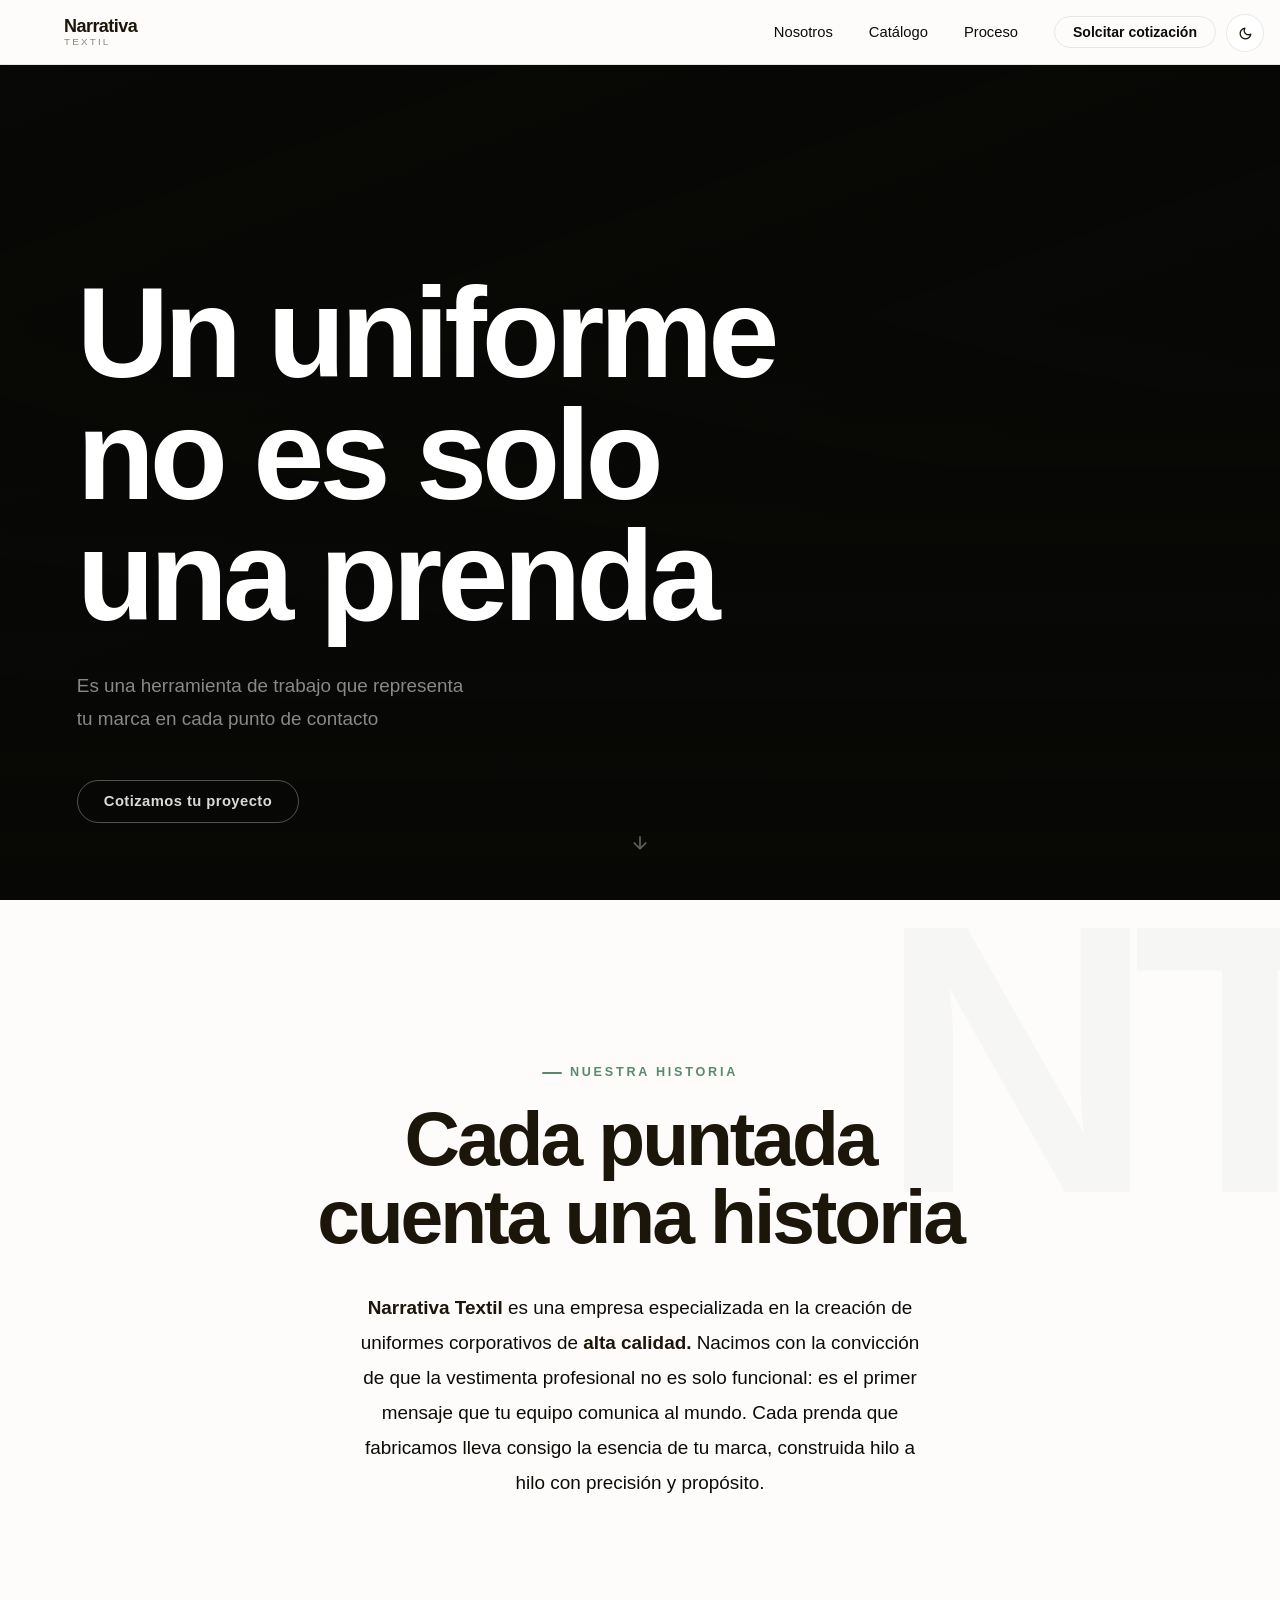
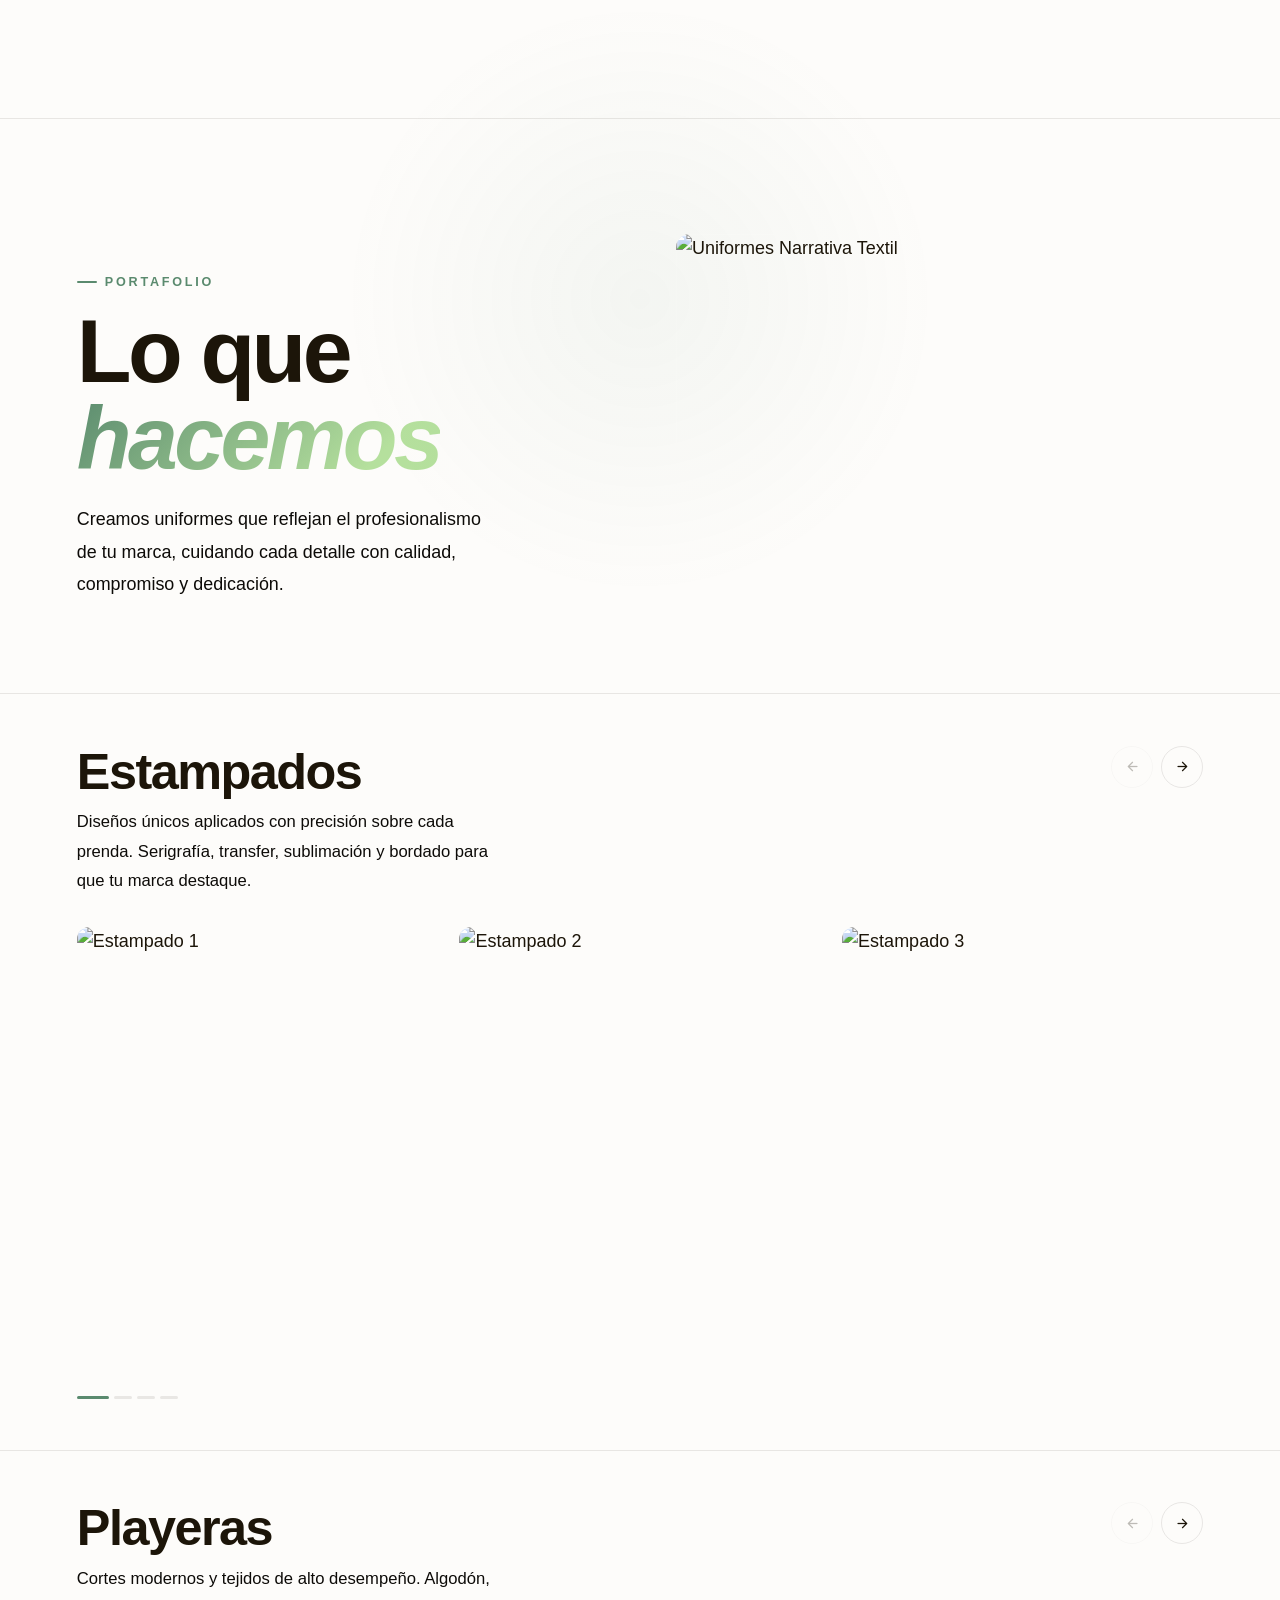
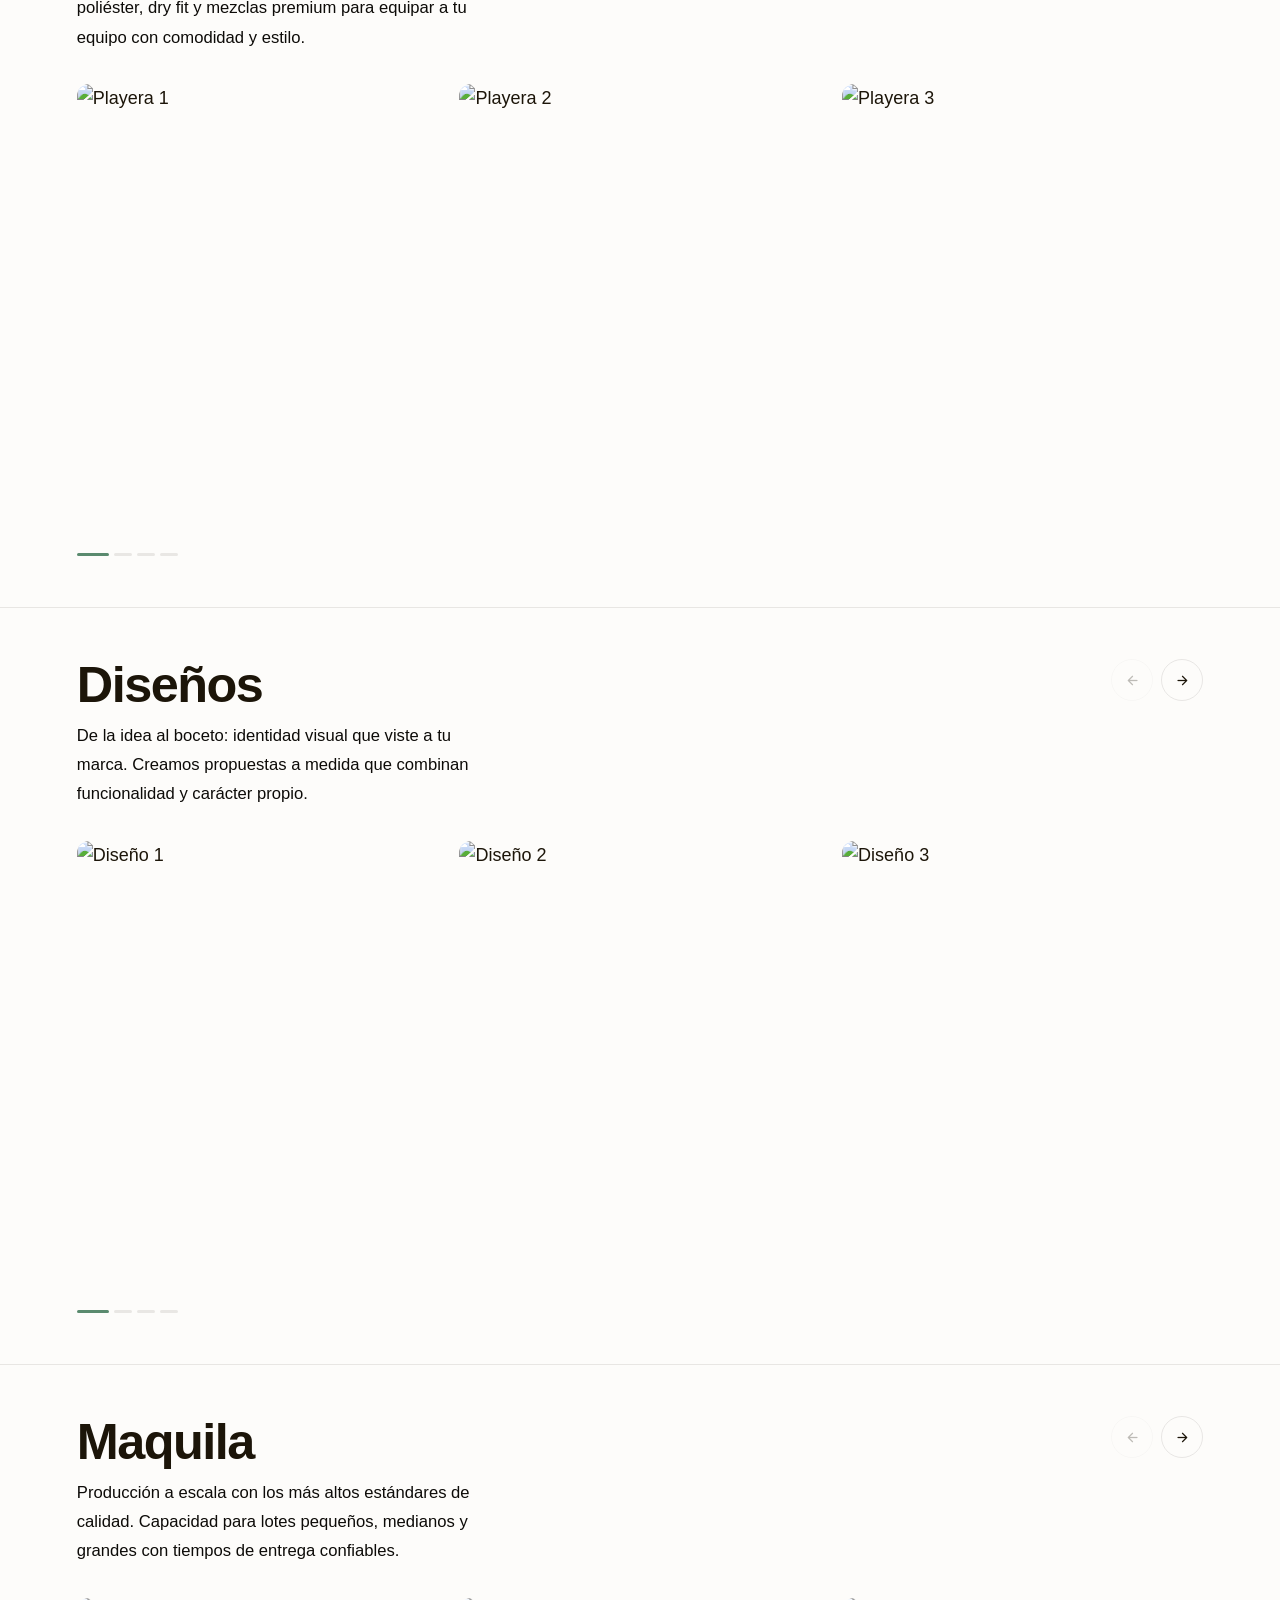
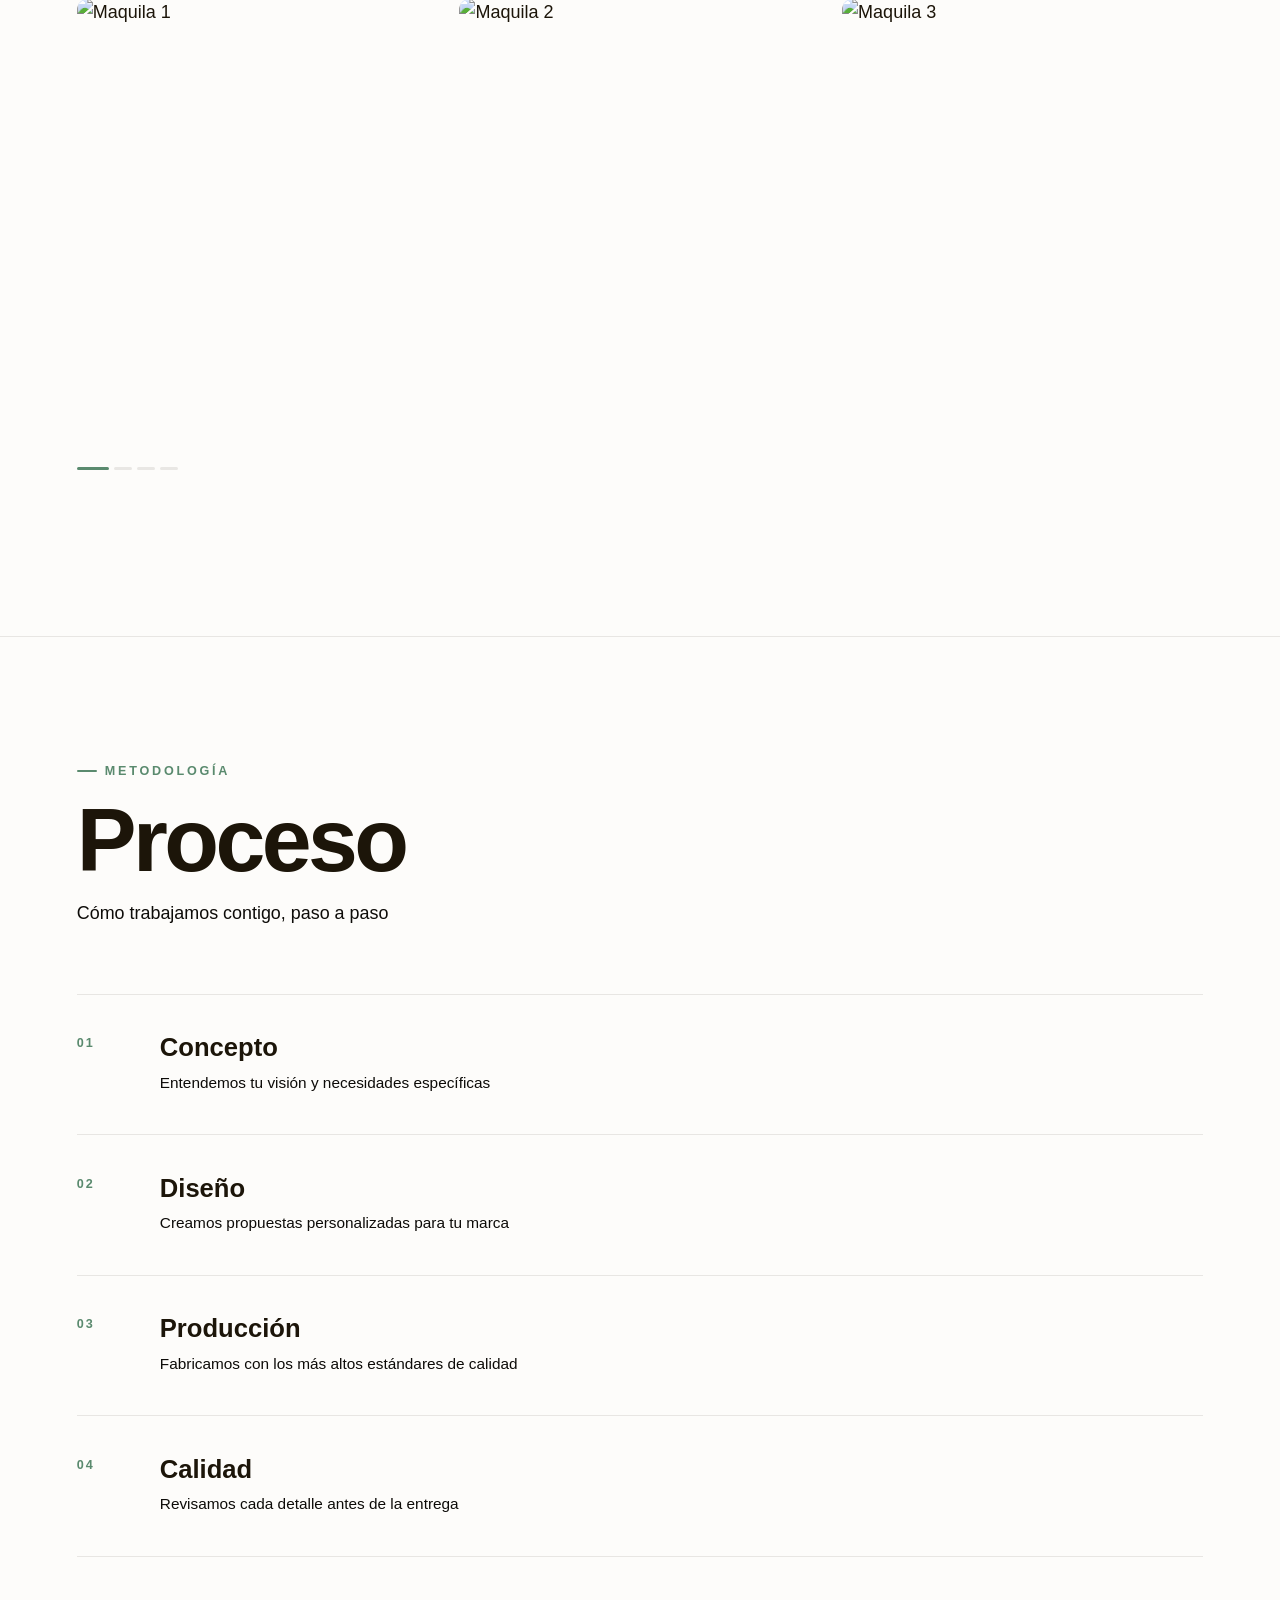
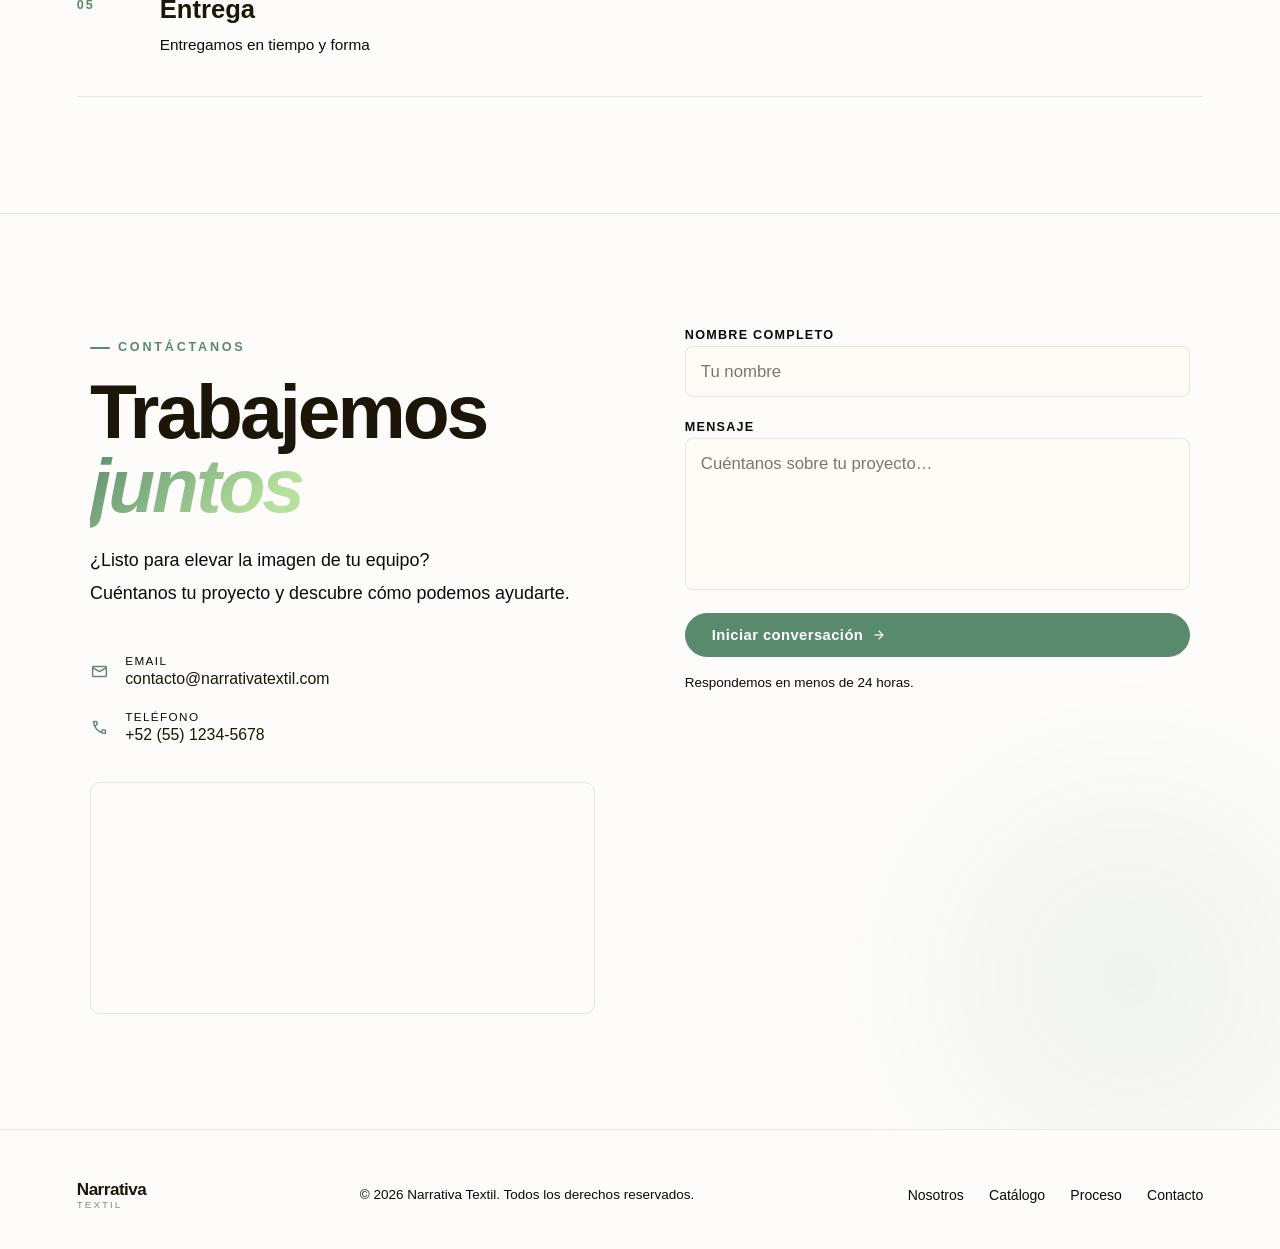
==== index.html @ 71e86d32 "Add files via upload" ====
<!DOCTYPE html>
<html lang="es" data-theme="light">
<head>
  <meta charset="UTF-8" />
  <meta name="viewport" content="width=device-width, initial-scale=1.0" />
  <meta name="description" content="Narrativa Textil" />
  <title>Narrativa Textil</title>

  <link rel="preconnect" href="https://fonts.googleapis.com" />
  <link rel="preconnect" href="https://fonts.gstatic.com" crossorigin />
  <link href="https://fonts.googleapis.com/css2?family=Cormorant+Garamond:ital,wght@0,300;0,400;0,600;1,300;1,400&family=Raleway:wght@300;400;500;600&display=swap" rel="stylesheet" />
  <link href="https://fonts.googleapis.com/css2?family=Material+Symbols+Rounded:opsz,wght,FILL,GRAD@20..48,100..700,0..1,-50..200" rel="stylesheet" />

  <link rel="stylesheet" href="css/style.css" />
</head>
<body>

  <!-- Custom cursor -->
  <div class="cursor" id="cursor"></div>
  <div class="cursor-follower" id="cursorFollower"></div>

  <!-- Theme toggle -->
  <button class="theme-toggle" id="themeToggle" aria-label="Cambiar tema">
    <span class="material-symbols-rounded" id="themeIcon">dark_mode</span>
  </button>

  <!-- ===== NAVBAR ===== -->
  <header class="navbar" id="navbar">
    <div class="navbar__inner">
      <a href="index.html" class="navbar__logo" aria-label="Narrativa Textil">
        <span class="navbar__logo-line">Narrativa</span>
        <span class="navbar__logo-sub">Textil</span>
      </a>
      <nav class="navbar__nav" aria-label="Principal">
        <a href="index.html#historia" class="navbar__link">Nosotros</a>
        <a href="index.html#portafolio" class="navbar__link">Catálogo</a>
        <a href="index.html#proceso" class="navbar__link">Proceso</a>
        <a href="cotizador.html" class="navbar__back">
          Solcitar cotización
        </a>
      </nav>
    </div>
    <div class="navbar__mobile" id="mobileMenu" aria-hidden="true">
      <a href="#historia" class="navbar__mobile-link">Nosotros</a>
      <a href="#portafolio" class="navbar__mobile-link">Catálogo</a>
      <a href="#proceso" class="navbar__mobile-link">Proceso</a>
      <a href="#contacto" class="navbar__mobile-link navbar__mobile-cta">Solicitar cotización</a>
    </div>
  </header>

  <main>

    <!-- ===== HERO ===== -->
    <section class="hero" id="hero">
      <div class="hero__bg" id="heroBg"
        style="background-image: url('https://images.pexels.com/photos/19400130/pexels-photo-19400130.jpeg?auto=compress&cs=tinysrgb&w=1920')">
      </div>
      <div class="hero__overlay"></div>

      <div class="hero__content">
        <h1 class="hero__title fade-up" data-delay="100">Un uniforme<br>no es solo<br>una prenda</h1>
        <p class="hero__sub fade-up" data-delay="200">Es una herramienta de trabajo que representa<br> tu marca en cada punto de contacto</p>
        <a href="cotizador.html" class="btn btn--outline fade-up" data-delay="300">Cotizamos tu proyecto</a>
      </div>

      <div class="hero__scroll-hint" aria-hidden="true">
        <span class="material-symbols-rounded">arrow_downward</span>
      </div>
    </section>

    <!-- ===== HISTORIA ===== -->
    <section class="historia" id="historia">
      <div class="historia__parallax historia__parallax--left" data-parallax="up"
        style="background-image: url('https://images.pexels.com/photos/37330874/pexels-photo-37330874.jpeg?auto=compress&cs=tinysrgb&w=800')">
      </div>
      <div class="historia__parallax historia__parallax--right" data-parallax="down"
        style="background-image: url('https://images.pexels.com/photos/37330874/pexels-photo-37330874.jpeg?auto=compress&cs=tinysrgb&w=800')">
      </div>

      <div class="historia__content">
        <span class="section-label fade-up">Nuestra historia</span>
        <h2 class="historia__title fade-up" data-delay="80">Cada puntada<br>cuenta una historia</h2>
        <p class="historia__body fade-up" data-delay="160"><strong>Narrativa Textil</strong> es una empresa especializada en la creación de uniformes corporativos de <strong>alta calidad.</strong> Nacimos con la convicción de que la vestimenta profesional no es solo funcional: es el primer mensaje que tu equipo comunica al mundo. Cada prenda que fabricamos lleva consigo la esencia de tu marca, construida hilo a hilo con precisión y propósito.</p>

      </div>
    </section>

    <!-- ===== PORTAFOLIO ===== -->
    <section class="portafolio" id="portafolio">

      <div class="portafolio__header">
        <!-- left: text -->
        <div class="portafolio__header-text">
          <span class="section-label fade-up">Portafolio</span>
          <h2 class="portafolio__title fade-up" data-delay="80">Lo que<br><em>hacemos</em></h2>
          <p class="portafolio__sub fade-up" data-delay="160">Creamos uniformes que reflejan el profesionalismo de tu marca, cuidando cada detalle con calidad, compromiso y dedicación.</p>
        </div>
        <!-- right: image -->
        <div class="portafolio__header-img fade-up" data-delay="200">
          <img src="https://images.pexels.com/photos/27572738/pexels-photo-27572738.jpeg?auto=compress&cs=tinysrgb&w=900" alt="Uniformes Narrativa Textil" loading="lazy" />
        </div>
      </div>

      <!-- 01 Estampados -->
      <div class="categoria fade-up">
        <div class="categoria__header">
          <div class="categoria__meta">
            <h3 class="categoria__title">Estampados</h3>
            <p class="categoria__text">Diseños únicos aplicados con precisión sobre cada prenda. Serigrafía, transfer, sublimación y bordado para que tu marca destaque.</p>
          </div>
          <div class="categoria__nav">
            <button class="cat-btn cat-prev" aria-label="Anterior" disabled>
              <span class="material-symbols-rounded">arrow_back</span>
            </button>
            <button class="cat-btn cat-next" aria-label="Siguiente">
              <span class="material-symbols-rounded">arrow_forward</span>
            </button>
          </div>
        </div>
        <div class="cat-wrap">
          <div class="cat-track">
            <div class="slide"><div class="slide__img-wrap"><img class="slide__img" src="https://images.pexels.com/photos/37330874/pexels-photo-37330874.jpeg?auto=compress&cs=tinysrgb&w=900" alt="Estampado 1" loading="lazy"/></div></div>
            <div class="slide"><div class="slide__img-wrap"><img class="slide__img" src="https://images.pexels.com/photos/37330874/pexels-photo-37330874.jpeg?auto=compress&cs=tinysrgb&w=900" alt="Estampado 2" loading="lazy"/></div></div>
            <div class="slide"><div class="slide__img-wrap"><img class="slide__img" src="https://images.pexels.com/photos/37330874/pexels-photo-37330874.jpeg?auto=compress&cs=tinysrgb&w=900" alt="Estampado 3" loading="lazy"/></div></div>
            <div class="slide"><div class="slide__img-wrap"><img class="slide__img" src="https://images.pexels.com/photos/37330874/pexels-photo-37330874.jpeg?auto=compress&cs=tinysrgb&w=900" alt="Estampado 4" loading="lazy"/></div></div>
          </div>
        </div>
        <div class="cat-dots"></div>
      </div>

      <!-- 02 Playeras -->
      <div class="categoria fade-up">
        <div class="categoria__header">
          <div class="categoria__meta">
            <h3 class="categoria__title">Playeras</h3>
            <p class="categoria__text">Cortes modernos y tejidos de alto desempeño. Algodón, poliéster, dry fit y mezclas premium para equipar a tu equipo con comodidad y estilo.</p>
          </div>
          <div class="categoria__nav">
            <button class="cat-btn cat-prev" aria-label="Anterior" disabled>
              <span class="material-symbols-rounded">arrow_back</span>
            </button>
            <button class="cat-btn cat-next" aria-label="Siguiente">
              <span class="material-symbols-rounded">arrow_forward</span>
            </button>
          </div>
        </div>
        <div class="cat-wrap">
          <div class="cat-track">
            <div class="slide"><div class="slide__img-wrap"><img class="slide__img" src="https://images.pexels.com/photos/37330874/pexels-photo-37330874.jpeg?auto=compress&cs=tinysrgb&w=900" alt="Playera 1" loading="lazy"/></div></div>
            <div class="slide"><div class="slide__img-wrap"><img class="slide__img" src="https://images.pexels.com/photos/37330874/pexels-photo-37330874.jpeg?auto=compress&cs=tinysrgb&w=900" alt="Playera 2" loading="lazy"/></div></div>
            <div class="slide"><div class="slide__img-wrap"><img class="slide__img" src="https://images.pexels.com/photos/37330874/pexels-photo-37330874.jpeg?auto=compress&cs=tinysrgb&w=900" alt="Playera 3" loading="lazy"/></div></div>
            <div class="slide"><div class="slide__img-wrap"><img class="slide__img" src="https://images.pexels.com/photos/37330874/pexels-photo-37330874.jpeg?auto=compress&cs=tinysrgb&w=900" alt="Playera 4" loading="lazy"/></div></div>
          </div>
        </div>
        <div class="cat-dots"></div>
      </div>

      <!-- 03 Diseños -->
      <div class="categoria fade-up">
        <div class="categoria__header">
          <div class="categoria__meta">
            <h3 class="categoria__title">Diseños</h3>
            <p class="categoria__text">De la idea al boceto: identidad visual que viste a tu marca. Creamos propuestas a medida que combinan funcionalidad y carácter propio.</p>
          </div>
          <div class="categoria__nav">
            <button class="cat-btn cat-prev" aria-label="Anterior" disabled>
              <span class="material-symbols-rounded">arrow_back</span>
            </button>
            <button class="cat-btn cat-next" aria-label="Siguiente">
              <span class="material-symbols-rounded">arrow_forward</span>
            </button>
          </div>
        </div>
        <div class="cat-wrap">
          <div class="cat-track">
            <div class="slide"><div class="slide__img-wrap"><img class="slide__img" src="https://images.pexels.com/photos/37330874/pexels-photo-37330874.jpeg?auto=compress&cs=tinysrgb&w=900" alt="Diseño 1" loading="lazy"/></div></div>
            <div class="slide"><div class="slide__img-wrap"><img class="slide__img" src="https://images.pexels.com/photos/37330874/pexels-photo-37330874.jpeg?auto=compress&cs=tinysrgb&w=900" alt="Diseño 2" loading="lazy"/></div></div>
            <div class="slide"><div class="slide__img-wrap"><img class="slide__img" src="https://images.pexels.com/photos/37330874/pexels-photo-37330874.jpeg?auto=compress&cs=tinysrgb&w=900" alt="Diseño 3" loading="lazy"/></div></div>
            <div class="slide"><div class="slide__img-wrap"><img class="slide__img" src="https://images.pexels.com/photos/37330874/pexels-photo-37330874.jpeg?auto=compress&cs=tinysrgb&w=900" alt="Diseño 4" loading="lazy"/></div></div>
          </div>
        </div>
        <div class="cat-dots"></div>
      </div>

      <!-- 04 Maquila -->
      <div class="categoria fade-up">
        <div class="categoria__header">
          <div class="categoria__meta">
            <h3 class="categoria__title">Maquila</h3>
            <p class="categoria__text">Producción a escala con los más altos estándares de calidad. Capacidad para lotes pequeños, medianos y grandes con tiempos de entrega confiables.</p>
          </div>
          <div class="categoria__nav">
            <button class="cat-btn cat-prev" aria-label="Anterior" disabled>
              <span class="material-symbols-rounded">arrow_back</span>
            </button>
            <button class="cat-btn cat-next" aria-label="Siguiente">
              <span class="material-symbols-rounded">arrow_forward</span>
            </button>
          </div>
        </div>
        <div class="cat-wrap">
          <div class="cat-track">
            <div class="slide"><div class="slide__img-wrap"><img class="slide__img" src="https://images.pexels.com/photos/37330874/pexels-photo-37330874.jpeg?auto=compress&cs=tinysrgb&w=900" alt="Maquila 1" loading="lazy"/></div></div>
            <div class="slide"><div class="slide__img-wrap"><img class="slide__img" src="https://images.pexels.com/photos/37330874/pexels-photo-37330874.jpeg?auto=compress&cs=tinysrgb&w=900" alt="Maquila 2" loading="lazy"/></div></div>
            <div class="slide"><div class="slide__img-wrap"><img class="slide__img" src="https://images.pexels.com/photos/37330874/pexels-photo-37330874.jpeg?auto=compress&cs=tinysrgb&w=900" alt="Maquila 3" loading="lazy"/></div></div>
            <div class="slide"><div class="slide__img-wrap"><img class="slide__img" src="https://images.pexels.com/photos/37330874/pexels-photo-37330874.jpeg?auto=compress&cs=tinysrgb&w=900" alt="Maquila 4" loading="lazy"/></div></div>
          </div>
        </div>
        <div class="cat-dots"></div>
      </div>

    </section>

    <!-- ===== PROCESO ===== -->
    <section class="proceso" id="proceso">
      <div class="proceso__header">
        <span class="section-label fade-up">Metodología</span>
        <h2 class="proceso__title fade-up" data-delay="80">Proceso</h2>
        <p class="proceso__sub fade-up" data-delay="160">Cómo trabajamos contigo, paso a paso</p>
      </div>

      <ol class="proceso__list">
        <li class="proceso__step fade-up" data-delay="0">
          <span class="proceso__num">01</span>
          <div class="proceso__info">
            <h3 class="proceso__step-title">Concepto</h3>
            <p class="proceso__step-text">Entendemos tu visión y necesidades específicas</p>
          </div>
        </li>
        <li class="proceso__step fade-up" data-delay="80">
          <span class="proceso__num">02</span>
          <div class="proceso__info">
            <h3 class="proceso__step-title">Diseño</h3>
            <p class="proceso__step-text">Creamos propuestas personalizadas para tu marca</p>
          </div>
        </li>
        <li class="proceso__step fade-up" data-delay="160">
          <span class="proceso__num">03</span>
          <div class="proceso__info">
            <h3 class="proceso__step-title">Producción</h3>
            <p class="proceso__step-text">Fabricamos con los más altos estándares de calidad</p>
          </div>
        </li>
        <li class="proceso__step fade-up" data-delay="240">
          <span class="proceso__num">04</span>
          <div class="proceso__info">
            <h3 class="proceso__step-title">Calidad</h3>
            <p class="proceso__step-text">Revisamos cada detalle antes de la entrega</p>
          </div>
        </li>
        <li class="proceso__step fade-up" data-delay="320">
          <span class="proceso__num">05</span>
          <div class="proceso__info">
            <h3 class="proceso__step-title">Entrega</h3>
            <p class="proceso__step-text">Entregamos en tiempo y forma</p>
          </div>
        </li>
      </ol>
    </section>

    <!-- ===== CONTACTO ===== -->
    <section class="contacto" id="contacto">
      <div class="contacto__inner">

        <div class="contacto__left fade-up">
          <span class="section-label">Contáctanos</span>
          <h2 class="contacto__title">Trabajemos<br><em>juntos</em></h2>
          <p class="contacto__body">¿Listo para elevar la imagen de tu equipo?<br>Cuéntanos tu proyecto y descubre cómo podemos ayudarte.</p>

          <div class="contacto__data">
            <a href="mailto:>oscar_lora@outlook.com" class="contacto__data-item">
              <span class="material-symbols-rounded">mail</span>
              <div>
                <span class="contacto__data-label">Email</span>
                <span class="contacto__data-value">contacto@narrativatextil.com</span>
              </div>
            </a>
            <a href="tel:+525512345678" class="contacto__data-item">
              <span class="material-symbols-rounded">call</span>
              <div>
                <span class="contacto__data-label">Teléfono</span>
                <span class="contacto__data-value">+52 (55) 1234-5678</span>
              </div>
            </a>
          </div>

          <div class="contacto__map">
            <iframe
              src="https://www.google.com/maps/embed?pb=!1m18!1m12!1m3!1d120869.37832837174!2d-98.28698!3d19.0414398!2m3!1f0!2f0!3f0!3m2!1i1024!2i768!4f13.1!3m3!1m2!1s0x85cfc0b44a9be7a5%3A0x1c3218bae2a4e4!2sPuebla%2C%20Pue.%2C%20Mexico!5e0!3m2!1ses!2smx!4v1700000000000"
              width="100%" height="220" style="border:0;" allowfullscreen="" loading="lazy"
              referrerpolicy="no-referrer-when-downgrade" title="Ubicación Narrativa Textil, Puebla">
            </iframe>
          </div>
        </div>

        <div class="contacto__right fade-up" data-delay="120">
          <form class="form" id="contactForm" novalidate>
            <div class="form__field">
              <label class="form__label" for="nombre">Nombre completo</label>
              <input class="form__input" type="text" id="nombre" name="nombre" placeholder="Tu nombre" required />
            </div>
            <div class="form__field">
              <label class="form__label" for="mensaje">Mensaje</label>
              <textarea class="form__input form__textarea" id="mensaje" name="mensaje" placeholder="Cuéntanos sobre tu proyecto…" rows="5" required></textarea>
            </div>
            <button class="btn btn--solid" type="submit">
              Iniciar conversación
              <span class="material-symbols-rounded">arrow_forward</span>
            </button>
            <p class="form__note">Respondemos en menos de 24 horas.</p>
          </form>
        </div>

      </div>
    </section>

  </main>

  <!-- ===== FOOTER ===== -->
  <footer class="footer">
    <div class="footer__inner">
      <div class="footer__brand">
        <span class="footer__logo-line">Narrativa</span>
        <span class="footer__logo-sub">Textil</span>
      </div>
      <p class="footer__copy">© 2026 Narrativa Textil. Todos los derechos reservados.</p>
      <div class="footer__links">
        <a href="#historia">Nosotros</a>
        <a href="#portafolio">Catálogo</a>
        <a href="#proceso">Proceso</a>
        <a href="#contacto">Contacto</a>
      </div>
    </div>
    <div class="footer__rule" aria-hidden="true"></div>
  </footer>

  <script src="/js/main.js"></script>
</body>
</html>
---- css/style.css ----
/* =============================================
   NARRATIVA TEXTIL — style.css
   Mobile-first · Phenomenon-inspired energy
   ============================================= */

/* ---------- RESET ---------- */
*, *::before, *::after { box-sizing: border-box; margin: 0; padding: 0; }

/* ---------- TOKENS ---------- */
:root {
  /* Brand — never change */
  --primary:   #5A8A6E;
  --primary-d: #2a4d2e;
  --secondary: #b5e09d;

  /* Light mode surface */
  --bg:        #fdfcfa;
  --bg-2:      #fffbf6;
  --text:      #1c1509;
   --text-2:    #0d0b08;
  --line:      rgba(28,21,9,0.09);
  --card:      #ffffff;
  --glow:      rgba(90,138,110,0.18);

  /* Type */
  --font-head: 'Space Grotesk', sans-serif;
  --font-body: 'DM Sans', sans-serif;

  /* Layout */
  --nav-h:    64px;
  --ease:     cubic-bezier(0.22, 1, 0.36, 1);
  --ease-out: cubic-bezier(0, 0, 0.2, 1);
}

[data-theme="dark"] {
  --bg:     #0d0c09;
  --bg-2:   #141310;
  --text:   #f0ece4;
  --text-2:   #e6dccc;
  --line:   rgba(240,236,228,0.08);
  --card:   #181612;
  --glow:   rgba(90,138,110,0.12);
}

/* ---------- BASE ---------- */
html {
  scroll-behavior: smooth;
  font-size: 16px;          /* mobile base */
}
@media (min-width: 768px)  { html { font-size: 17px; } }
@media (min-width: 1280px) { html { font-size: 18px; } }

body {
  font-family: var(--font-body);
  background: var(--bg);
  color: var(--text);
  line-height: 1.65;
  overflow-x: hidden;
  -webkit-font-smoothing: antialiased;
}

img { display: block; max-width: 100%; }
a   { text-decoration: none; color: inherit; }
button { font-family: inherit; border: none; background: none; cursor: pointer; }

/* ---------- THEME TOGGLE ---------- */
.theme-toggle {
  position: fixed;
  top: 14px; right: 16px;
  z-index: 1200;
  width: 38px; height: 38px;
  border-radius: 50%;
  background: var(--card);
  border: 1px solid var(--line);
  display: grid; place-items: center;
  color: var(--text);
  transition: transform 0.3s var(--ease), background 0.3s;
}
.theme-toggle:hover { transform: rotate(22deg) scale(1.05); }
.theme-toggle .material-symbols-rounded { font-size: 17px; }

/* ---------- SECTION LABEL ---------- */
.section-label {
  display: inline-flex;
  align-items: center;
  gap: 8px;
  font-size: 0.7rem;
  font-weight: 700;
  letter-spacing: 0.22em;
  text-transform: uppercase;
  color: var(--primary);
  line-height: 1;
  margin-bottom: 1.1rem;
}
.section-label::before {
  content: '';
  display: inline-block;
  width: 20px;
  height: 2px;
  background: var(--primary);
  border-radius: 1px;
}

/* ---------- FADE-UP ---------- */
.fade-up {
  opacity: 0;
  transform: translateY(32px);
  transition: opacity 0.75s var(--ease), transform 0.75s var(--ease);
}
.fade-up.visible { opacity: 1; transform: none; }

/* ---------- NAVBAR ---------- */
.navbar {
  position: fixed;
  inset: 0 0 auto;
  z-index: 1000;
  background: var(--bg);
  box-shadow: 0 1px 0 var(--line);
}
.navbar__inner {
  display: flex;
  align-items: center;
  justify-content: space-between;
  height: var(--nav-h);
  padding: 0 clamp(1.2rem, 5vw, 4rem);
  max-width: 1440px;
  margin: 0 auto;
}
.navbar__logo {
  display: flex;
  flex-direction: column;
  line-height: 1;
  color: var(--text);
  gap: 2px;
}
.navbar__logo-line {
  font-family: var(--font-head);
  font-size: 1rem;
  font-weight: 700;
  letter-spacing: -0.03em;
}
.navbar__logo-sub {
  font-size: 0.55rem;
  letter-spacing: 0.22em;
  text-transform: uppercase;
  opacity: 0.5;
}
.navbar__nav {
  display: none;
  align-items: center;
  gap: 2rem;
}
@media (min-width: 900px) { .navbar__nav { display: flex; } }

.navbar__link {
  font-size: 0.82rem;
  font-weight: 500;
  color: var(--text-2);
  transition: color 0.2s;
}
.navbar__link:hover { color: var(--primary); }

.navbar__back {
  display: inline-flex;
  align-items: center;
  gap: 6px;
  font-size: 0.78rem;
  font-weight: 600;
  padding: 8px 18px;
  border: 1.5px solid var(--line);
  border-radius: 100px;
  color: var(--text-2);
  transition: color 0.2s, border-color 0.2s, background 0.2s;
  line-height: 1;
}
.navbar__back:hover { color: var(--primary); border-color: var(--primary); }
.navbar__back .material-symbols-rounded { font-size: 15px; }

/* Mobile burger */
.navbar__burger {
  display: flex;
  flex-direction: column;
  gap: 5px;
  width: 24px;
}
@media (min-width: 900px) { .navbar__burger { display: none; } }
.navbar__burger span {
  display: block;
  height: 1.5px;
  background: var(--text);
  border-radius: 2px;
  transition: transform 0.3s, opacity 0.3s;
}

.navbar__mobile {
  display: flex;
  flex-direction: column;
  background: var(--bg);
  padding: 0 clamp(1.2rem, 5vw, 4rem);
  border-top: 1px solid var(--line);
  overflow: hidden;
  max-height: 0;
  transition: max-height 0.45s var(--ease), padding 0.3s;
}
.navbar__mobile.open {
  max-height: 360px;
  padding-top: 1.1rem;
  padding-bottom: 1.6rem;
}
.navbar__mobile-link {
  font-size: 1rem;
  padding: 0.65rem 0;
  border-bottom: 1px solid var(--line);
  color: var(--text-2);
  transition: color 0.2s;
  line-height: 1.3;
}
.navbar__mobile-link:last-child { border-bottom: none; }
.navbar__mobile-link:hover { color: var(--primary); }
.navbar__mobile-cta { color: var(--primary); font-weight: 700; border-bottom: none; margin-top: 0.6rem; }


/* ============================================================
   HERO — cinematic, Phenomenon energy
   ============================================================ */
.hero {
  position: relative;
  min-height: 100svh;
  display: flex;
  align-items: flex-end;
  overflow: hidden;
  background: #080806;
}

/* Parallax bg */
.hero__bg {
  position: absolute;
  inset: -12%;
  background-size: cover;
  background-position: center top;
  will-change: transform;
  transform: scale(1.14);
  transition: transform 0.1s linear;
}

/* Layered gradient overlay — cinematic */
.hero__overlay {
  position: absolute;
  inset: 0;
  background:
    linear-gradient(to top,   rgba(8,8,6,0.95)  0%,  rgba(8,8,6,0.4)  38%,  transparent 65%),
    linear-gradient(160deg,   rgba(8,8,6,0.55)  0%,  transparent      60%);
}

/* Noise texture for grain effect */
.hero__noise {
  position: absolute;
  inset: 0;
  opacity: 0.035;
  background-image: url("data:image/svg+xml,%3Csvg viewBox='0 0 256 256' xmlns='http://www.w3.org/2000/svg'%3E%3Cfilter id='noise'%3E%3CfeTurbulence type='fractalNoise' baseFrequency='0.9' numOctaves='4' stitchTiles='stitch'/%3E%3C/filter%3E%3Crect width='100%25' height='100%25' filter='url(%23noise)'/%3E%3C/svg%3E");
  pointer-events: none;
  mix-blend-mode: overlay;
}

/* Content sits at bottom */
.hero__content {
  position: relative;
  z-index: 2;
  width: 100%;
  padding: calc(var(--nav-h) + 4rem) clamp(1.4rem, 6vw, 7rem) clamp(3rem, 6vw, 5rem);
  max-width: 1440px;
  margin: 0 auto;
}

.hero__eyebrow {
  display: inline-flex;
  align-items: center;
  gap: 8px;
  font-size: 0.68rem;
  font-weight: 700;
  letter-spacing: 0.22em;
  text-transform: uppercase;
  color: var(--secondary);
  margin-bottom: 1.6rem;
  line-height: 1;
  opacity: 0;
  animation: fadeUp 0.8s 0.2s var(--ease) forwards;
}
.hero__eyebrow::before {
  content: '';
  display: block;
  width: 24px;
  height: 2px;
  background: var(--secondary);
  border-radius: 1px;
}

.hero__title {
  font-family: var(--font-head);
  font-size: clamp(2.8rem, 10vw, 8.5rem);
  font-weight: 700;
  line-height: 0.95;
  letter-spacing: -0.04em;
  color: #fff;
  margin-bottom: 1.8rem;
  opacity: 0;
  animation: fadeUp 0.9s 0.35s var(--ease) forwards;
}

/* Gradient text accent on last word */
.hero__title .accent {
  background: linear-gradient(135deg, var(--secondary) 0%, var(--primary) 60%);
  -webkit-background-clip: text;
  -webkit-text-fill-color: transparent;
  background-clip: text;
}

.hero__sub {
  font-size: clamp(0.88rem, 2vw, 1.05rem);
  color: rgba(255,255,255,0.52);
  max-width: 440px;
  line-height: 1.75;
  margin-bottom: 2.5rem;
  opacity: 0;
  animation: fadeUp 0.9s 0.5s var(--ease) forwards;
}

.hero__actions {
  display: flex;
  flex-wrap: wrap;
  gap: 0.9rem;
  opacity: 0;
  animation: fadeUp 0.9s 0.65s var(--ease) forwards;
}

/* Brand reveal sits at bottom */
.hero__brand-reveal {
  position: absolute;
  bottom: 0; left: 0; right: 0;
  z-index: 1;
  pointer-events: none;
  height: 34vh;
  min-height: 140px;
}
.hero__brand-reveal svg {
  position: absolute;
  bottom: 0; left: 0;
  width: 100%; height: 100%;
}

.hero__scroll-hint {
  position: absolute;
  bottom: 2rem; left: 50%;
  transform: translateX(-50%);
  z-index: 3;
  color: rgba(255,255,255,0.35);
  animation: bounce 2s ease-in-out infinite;
}
.hero__scroll-hint .material-symbols-rounded { font-size: 22px; }

/* ============================================================
   BUTTONS
   ============================================================ */
.btn {
  display: inline-flex;
  align-items: center;
  gap: 8px;
  font-family: var(--font-body);
  font-size: 0.82rem;
  font-weight: 600;
  letter-spacing: 0.03em;
  padding: 13px 26px;
  border-radius: 100px;
  line-height: 1;
  transition: background 0.25s var(--ease), color 0.25s, border-color 0.25s, transform 0.15s, box-shadow 0.2s;
  white-space: nowrap;
}
.btn .material-symbols-rounded { font-size: 16px; }

.btn--solid {
  background: var(--primary);
  color: #fff;
  border: 1.5px solid var(--primary);
  box-shadow: 0 0 0 0 rgba(90,138,110,0);
}
.btn--solid:hover {
  background: var(--primary-d);
  border-color: var(--primary-d);
  transform: translateY(-2px);
  box-shadow: 0 8px 24px rgba(42,77,46,0.3);
}

.btn--outline {
  border: 1.5px solid rgba(255,255,255,0.3);
  color: rgba(255,255,255,0.85);
  background: transparent;
}
.btn--outline:hover {
  background: var(--primary-d);
  border-color: var(--primary-d);
  color: #fff;
  transform: translateY(-2px);
}

.btn--ghost {
  border: 1.5px solid var(--line);
  color: var(--text-2);
  background: transparent;
  border-radius: 6px;
  padding: 10px 18px;
}
.btn--ghost:hover { border-color: var(--primary); color: var(--primary); }

/* ============================================================
   HISTORIA
   ============================================================ */
.historia {
  position: relative;
  padding: clamp(5rem, 12vw, 11rem) clamp(1.4rem, 6vw, 7rem);
  overflow: hidden;
}

/* Big decorative background letter */
.historia::before {
  content: 'NT';
  position: absolute;
  top: -4%;
  right: -5%;
  font-family: var(--font-head);
  font-size: clamp(12rem, 30vw, 28rem);
  font-weight: 700;
  letter-spacing: -0.06em;
  color: var(--primary);
  opacity: 0.04;
  pointer-events: none;
  line-height: 1;
  user-select: none;
}

.historia__parallax {
  position: absolute;
  background-size: cover;
  background-position: center;
  border-radius: 10px;
  opacity: 0.08;
}
.historia__parallax--left  { width: 26vw; height: 65%; left: -8vw; top: 6%; }
.historia__parallax--right { width: 26vw; height: 65%; right: -8vw; bottom: 6%; }

.historia__content {
  position: relative;
  z-index: 1;
  max-width: 700px;
  margin: 0 auto;
  text-align: center;
}

.historia__title {
  font-family: var(--font-head);
  font-size: clamp(2rem, 6vw, 4.5rem);
  font-weight: 700;
  letter-spacing: -0.04em;
  line-height: 1.02;
  margin-bottom: 2rem;
}

.historia__body {
  font-size: clamp(0.95rem, 1.6vw, 1.05rem);
  color: var(--text-2);
  line-height: 1.85;
  margin-bottom: 3.5rem;
  max-width: 560px;
  margin-left: auto;
  margin-right: auto;
}
.historia__body strong { color: var(--text); }

.historia__stats {
  display: flex;
  align-items: center;
  justify-content: center;
  flex-wrap: wrap;
  gap: clamp(1.5rem, 4vw, 3.5rem);
}
.stat__num {
  display: block;
  font-family: var(--font-head);
  font-size: clamp(2.2rem, 5vw, 3.5rem);
  font-weight: 700;
  letter-spacing: -0.05em;
  line-height: 1;
  /* gradient number */
  background: linear-gradient(135deg, var(--primary) 0%, var(--secondary) 100%);
  -webkit-background-clip: text;
  -webkit-text-fill-color: transparent;
  background-clip: text;
}
.stat__label {
  display: block;
  font-size: 0.7rem;
  letter-spacing: 0.12em;
  text-transform: uppercase;
  color: var(--text-2);
  margin-top: 5px;
  line-height: 1.4;
}
.stat__div {
  width: 1px;
  height: 44px;
  background: var(--line);
}

/* ============================================================
   PORTAFOLIO
   ============================================================ */
.portafolio {
  padding: clamp(4rem, 9vw, 9rem) 0;
  border-top: 1px solid var(--line);
  position: relative;
}

/* Subtle gradient bleed */
.portafolio::before {
  content: '';
  position: absolute;
  top: -120px; left: 50%;
  transform: translateX(-50%);
  width: 600px; height: 600px;
  background: radial-gradient(circle, rgba(90,138,110,0.06) 0%, transparent 70%);
  pointer-events: none;
}

.portafolio__header {
  display: grid;
  grid-template-columns: 1fr;
  gap: 2.5rem;
  align-items: center;
  padding: 0 clamp(1.4rem, 6vw, 7rem);
  margin-bottom: clamp(3rem, 5vw, 5rem);
}
@media (min-width: 768px) {
  .portafolio__header { grid-template-columns: 1fr 1fr; gap: 4rem; }
}

.portafolio__title {
  font-family: var(--font-head);
  font-size: clamp(2.2rem, 7vw, 5.5rem);
  font-weight: 700;
  letter-spacing: -0.04em;
  line-height: 0.97;
  margin-bottom: 1.2rem;
}
.portafolio__title em {
  font-style: italic;
  background: linear-gradient(135deg, var(--primary) 0%, var(--secondary) 80%);
  -webkit-background-clip: text;
  -webkit-text-fill-color: transparent;
  background-clip: text;
}
.portafolio__sub {
  font-size: clamp(0.9rem, 1.4vw, 1rem);
  color: var(--text-2);
  line-height: 1.8;
  max-width: 420px;
}
.portafolio__header-img {
  border-radius: 14px;
  overflow: hidden;
  aspect-ratio: 4/3;
  position: relative;
}
.portafolio__header-img::after {
  content: '';
  position: absolute;
  inset: 0;
  border-radius: inherit;
  box-shadow: inset 0 0 0 1px rgba(255,255,255,0.07);
}
.portafolio__header-img img {
  width: 100%; height: 100%;
  object-fit: cover;
  transition: transform 0.8s var(--ease);
}
.portafolio__header-img:hover img { transform: scale(1.05); }

/* ---- CATEGORIA ---- */
.categoria {
  padding: clamp(2rem, 4vw, 3.5rem) clamp(1.4rem, 6vw, 7rem);
  border-top: 1px solid var(--line);
}
.categoria__header {
  display: flex;
  align-items: flex-start;
  justify-content: space-between;
  gap: 1.5rem;
  margin-bottom: 1.8rem;
  flex-wrap: wrap;
}
.categoria__meta { flex: 1; min-width: 220px; }
.categoria__title {
  font-family: var(--font-head);
  font-size: clamp(1.6rem, 4vw, 2.8rem);
  font-weight: 700;
  letter-spacing: -0.03em;
  line-height: 1.05;
  margin-bottom: 0.5rem;
}
.categoria__text {
  font-size: clamp(0.88rem, 1.3vw, 0.97rem);
  color: var(--text-2);
  line-height: 1.75;
  max-width: 420px;
}
.categoria__nav { display: flex; gap: 8px; flex-shrink: 0; }
.cat-btn {
  width: 42px; height: 42px;
  border-radius: 50%;
  border: 1px solid var(--line);
  display: grid; place-items: center;
  color: var(--text);
  transition: background 0.2s, border-color 0.2s, color 0.2s, opacity 0.2s;
}
.cat-btn:hover:not([disabled]) { background: var(--primary); border-color: var(--primary); color: #fff; }
.cat-btn[disabled] { opacity: 0.28; }
.cat-btn .material-symbols-rounded { font-size: 17px; }

/* carousel */
.cat-wrap { overflow: hidden; }
.cat-track { display: flex; gap: 1.2rem; transition: transform 0.6s var(--ease); }
.slide { flex: 0 0 80%; }
@media (min-width: 640px)  { .slide { flex: 0 0 calc(50% - 0.6rem); } }
@media (min-width: 1024px) { .slide { flex: 0 0 calc(33.333% - 0.8rem); } }
.slide__img-wrap {
  aspect-ratio: 4/5;
  border-radius: 12px;
  overflow: hidden;
  position: relative;
}
.slide__img-wrap::after {
  content: '';
  position: absolute;
  inset: 0;
  border-radius: inherit;
  box-shadow: inset 0 0 0 1px rgba(255,255,255,0.06);
}
.slide__img { width: 100%; height: 100%; object-fit: cover; transition: transform 0.7s var(--ease); }
.slide__img-wrap:hover .slide__img { transform: scale(1.05); }

/* dots */
.cat-dots { display: flex; gap: 5px; margin-top: 1rem; }
.cat-dots button {
  width: 18px; height: 2.5px;
  border-radius: 2px;
  background: var(--line);
  transition: background 0.3s, width 0.35s var(--ease);
}
.cat-dots button.active { background: var(--primary); width: 32px; }

/* ============================================================
   PROCESO
   ============================================================ */
.proceso {
  padding: clamp(4rem, 9vw, 9rem) clamp(1.4rem, 6vw, 7rem);
  border-top: 1px solid var(--line);
  position: relative;
  overflow: hidden;
}

/* Large background number */
.proceso__bg-num {
  position: absolute;
  right: -2%;
  top: 50%;
  transform: translateY(-50%);
  font-family: var(--font-head);
  font-size: clamp(14rem, 30vw, 28rem);
  font-weight: 700;
  letter-spacing: -0.08em;
  color: var(--primary);
  opacity: 0.035;
  line-height: 1;
  pointer-events: none;
  user-select: none;
}

.proceso__header {
  max-width: 540px;
  margin-bottom: clamp(2.5rem, 5vw, 4.5rem);
}
.proceso__title {
  font-family: var(--font-head);
  font-size: clamp(2.2rem, 7vw, 5.5rem);
  font-weight: 700;
  letter-spacing: -0.04em;
  line-height: 0.97;
  margin-bottom: 0.8rem;
}
.proceso__sub {
  font-size: clamp(0.88rem, 1.4vw, 1rem);
  color: var(--text-2);
  line-height: 1.75;
}

.proceso__list { list-style: none; }

.proceso__step {
  display: grid;
  grid-template-columns: 56px 1fr;
  gap: 1.5rem;
  padding: clamp(1.5rem, 3vw, 2.2rem) 0;
  border-top: 1px solid var(--line);
  position: relative;
  transition: background 0.3s;
  cursor: default;
}
.proceso__step:last-child { border-bottom: 1px solid var(--line); }
.proceso__step::after {
  content: '';
  position: absolute;
  bottom: 0; left: 0;
  width: 0; height: 1.5px;
  background: var(--primary);
  transition: width 0.5s var(--ease);
}
.proceso__step:hover::after { width: 100%; }

.proceso__num {
  font-family: var(--font-head);
  font-size: 0.7rem;
  font-weight: 700;
  letter-spacing: 0.15em;
  color: var(--primary);
  padding-top: 4px;
  line-height: 1;
}
.proceso__info { }
.proceso__step-title {
  font-family: var(--font-head);
  font-size: clamp(1.1rem, 2vw, 1.45rem);
  font-weight: 700;
  margin-bottom: 0.4rem;
  line-height: 1.15;
  transition: color 0.2s;
}
.proceso__step:hover .proceso__step-title { color: var(--primary); }
.proceso__step-text {
  font-size: clamp(0.82rem, 1.2vw, 0.92rem);
  color: var(--text-2);
  line-height: 1.7;
}

/* ============================================================
   CONTACTO
   ============================================================ */
.contacto {
  padding: clamp(4rem, 9vw, 9rem) clamp(1.4rem, 6vw, 7rem);
  border-top: 1px solid var(--line);
  position: relative;
  overflow: hidden;
}

/* Glow blob */
.contacto::before {
  content: '';
  position: absolute;
  bottom: -200px; right: -200px;
  width: 700px; height: 700px;
  background: radial-gradient(circle, rgba(90,138,110,0.07) 0%, transparent 65%);
  pointer-events: none;
}

.contacto__inner {
  display: grid;
  grid-template-columns: 1fr;
  gap: clamp(3rem, 7vw, 6rem);
  max-width: 1100px;
  margin: 0 auto;
  position: relative;
}
@media (min-width: 900px) {
  .contacto__inner { grid-template-columns: 1fr 1fr; align-items: start; }
}

.contacto__title {
  font-family: var(--font-head);
  font-size: clamp(2rem, 6vw, 4.5rem);
  font-weight: 700;
  letter-spacing: -0.04em;
  line-height: 0.97;
  margin-bottom: 1.2rem;
}
.contacto__title em {
  font-style: italic;
  background: linear-gradient(135deg, var(--primary) 0%, var(--secondary) 80%);
  -webkit-background-clip: text;
  -webkit-text-fill-color: transparent;
  background-clip: text;
}
.contacto__body {
  font-size: clamp(0.9rem, 1.4vw, 1rem);
  color: var(--text-2);
  line-height: 1.8;
  margin-bottom: 2.5rem;
}
.contacto__data { display: flex; flex-direction: column; gap: 1.1rem; margin-bottom: 2rem; }
.contacto__data-item {
  display: flex;
  align-items: center;
  gap: 0.9rem;
  transition: color 0.2s;
}
.contacto__data-item:hover { color: var(--primary); }
.contacto__data-item .material-symbols-rounded {
  font-size: 19px;
  color: var(--primary);
  flex-shrink: 0;
}
.contacto__data-label {
  display: block;
  font-size: 0.65rem;
  letter-spacing: 0.12em;
  text-transform: uppercase;
  color: var(--text-2);
  line-height: 1.2;
}
.contacto__data-value {
  display: block;
  font-size: 0.88rem;
  font-weight: 500;
  line-height: 1.4;
}
.contacto__map {
  border-radius: 10px;
  overflow: hidden;
  border: 1px solid var(--line);
  margin-top: 0.5rem;
}

/* Form */
.form { display: flex; flex-direction: column; gap: 1.3rem; }
.form__field { display: flex; flex-direction: column; gap: 5px; }
.form__label {
  font-size: 0.7rem;
  letter-spacing: 0.1em;
  font-weight: 600;
  color: var(--text-2);
  text-transform: uppercase;
  line-height: 1;
}
.form__input {
  font-family: var(--font-body);
  font-size: 0.93rem;
  color: var(--text);
  background: var(--bg-2);
  border: 1px solid var(--line);
  border-radius: 8px;
  padding: 12px 15px;
  outline: none;
  line-height: 1.5;
  transition: border-color 0.25s, box-shadow 0.25s, background 0.25s;
  resize: none;
}
.form__input::placeholder { color: var(--text-2); opacity: 0.55; }
.form__input:focus {
  border-color: var(--primary);
  background: var(--card);
  box-shadow: 0 0 0 3px rgba(90,138,110,0.1);
}
.form__textarea { min-height: 120px; }
.form__note {
  font-size: 0.75rem;
  color: var(--text-2);
  margin-top: -0.4rem;
  line-height: 1.5;
}

/* ============================================================
   FOOTER
   ============================================================ */
.footer {
  padding: clamp(2.5rem, 4vw, 3.5rem) clamp(1.4rem, 6vw, 7rem) clamp(1.5rem, 3vw, 2.5rem);
  border-top: 1px solid var(--line);
}
.footer__inner {
  max-width: 1440px;
  margin: 0 auto;
  display: flex;
  flex-direction: column;
  gap: 1.5rem;
}
@media (min-width: 640px) {
  .footer__inner {
    flex-direction: row;
    align-items: center;
    justify-content: space-between;
  }
}
.footer__brand { display: flex; flex-direction: column; line-height: 1; gap: 2px; }
.footer__logo-line {
  font-family: var(--font-head);
  font-size: 0.95rem;
  font-weight: 700;
  letter-spacing: -0.03em;
}
.footer__logo-sub {
  font-size: 0.55rem;
  letter-spacing: 0.2em;
  text-transform: uppercase;
  opacity: 0.5;
}
.footer__copy { font-size: 0.75rem; color: var(--text-2); line-height: 1.5; }
.footer__links { display: flex; gap: 1.4rem; flex-wrap: wrap; }
.footer__links a {
  font-size: 0.78rem;
  color: var(--text-2);
  transition: color 0.2s;
}
.footer__links a:hover { color: var(--primary); }

/* ============================================================
   KEYFRAMES
   ============================================================ */
@keyframes fadeUp {
  from { opacity: 0; transform: translateY(28px); }
  to   { opacity: 1; transform: none; }
}
@keyframes bounce {
  0%, 100% { transform: translateX(-50%) translateY(0); }
  50%       { transform: translateX(-50%) translateY(7px); }
}

/* ============================================================
   REDUCED MOTION
   ============================================================ */
@media (prefers-reduced-motion: reduce) {
  *, *::before, *::after {
    animation-duration: 0.01ms !important;
    transition-duration: 0.01ms !important;
  }
}
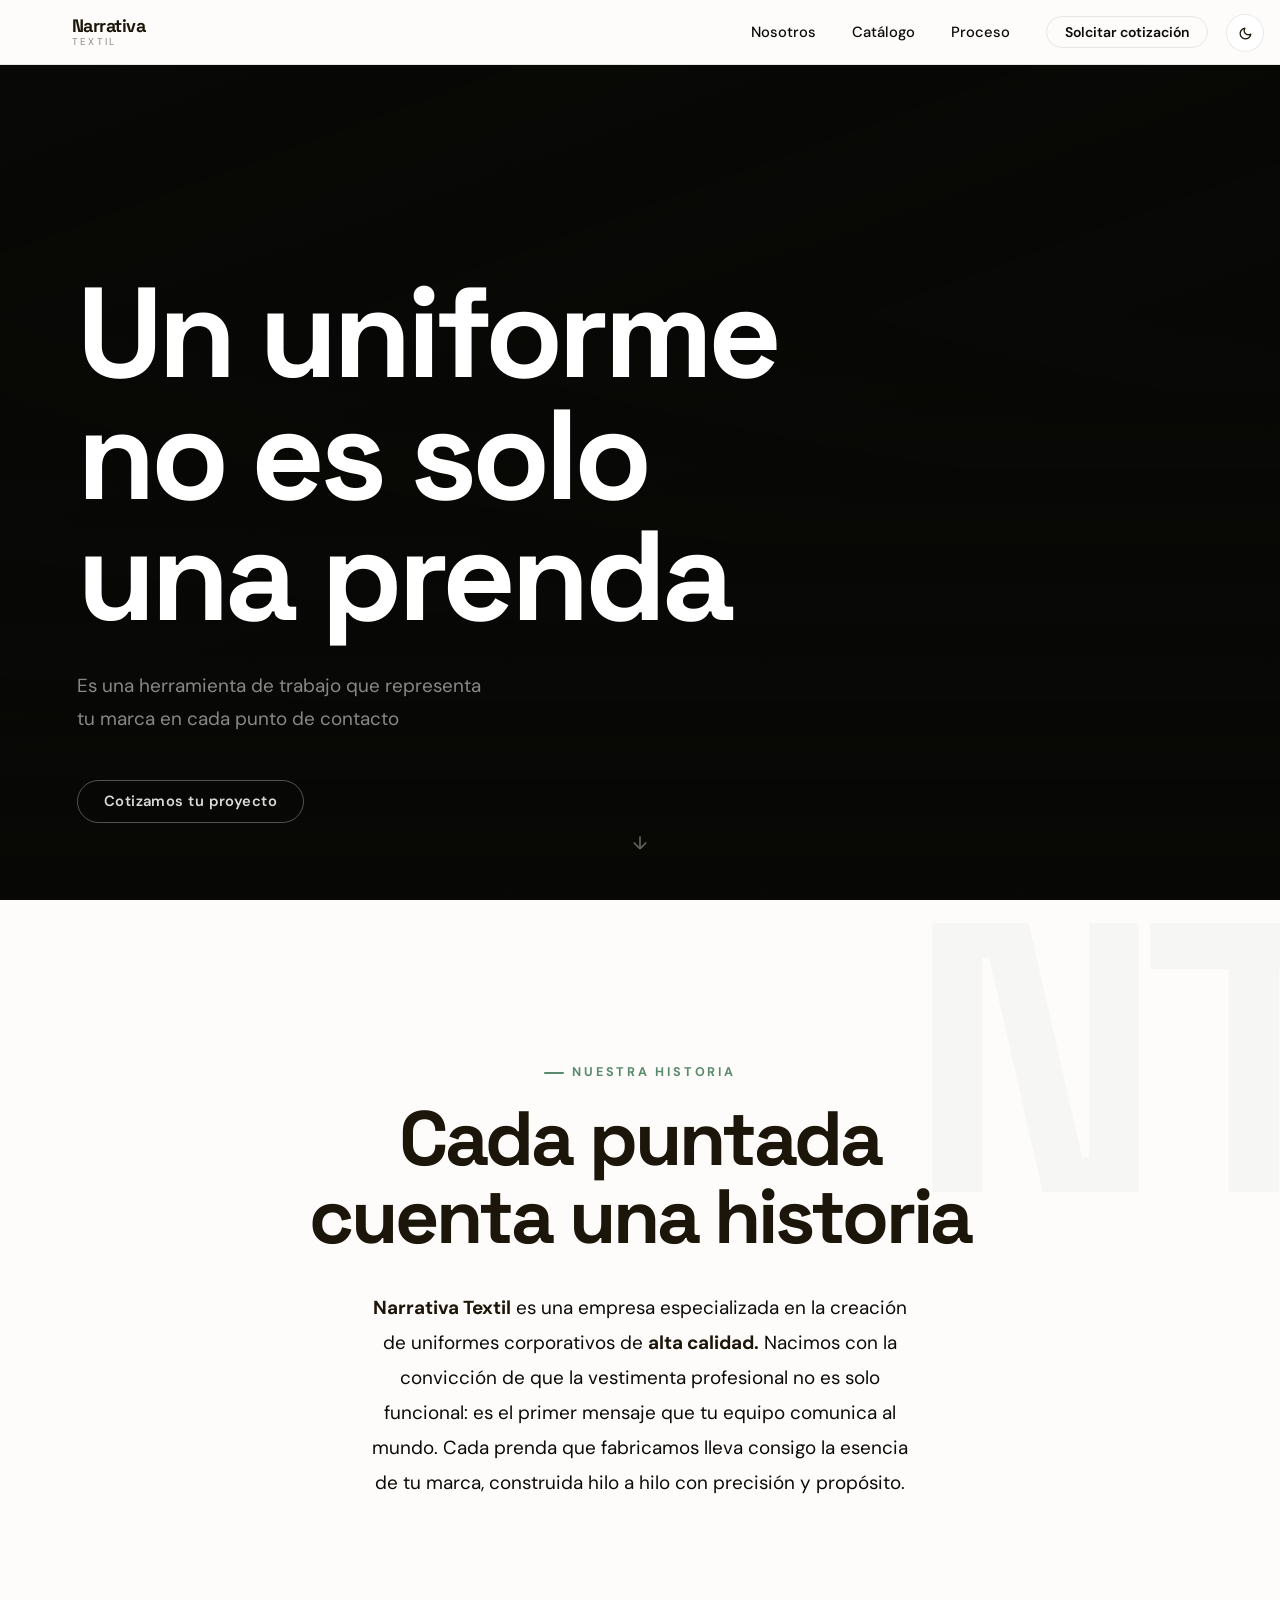
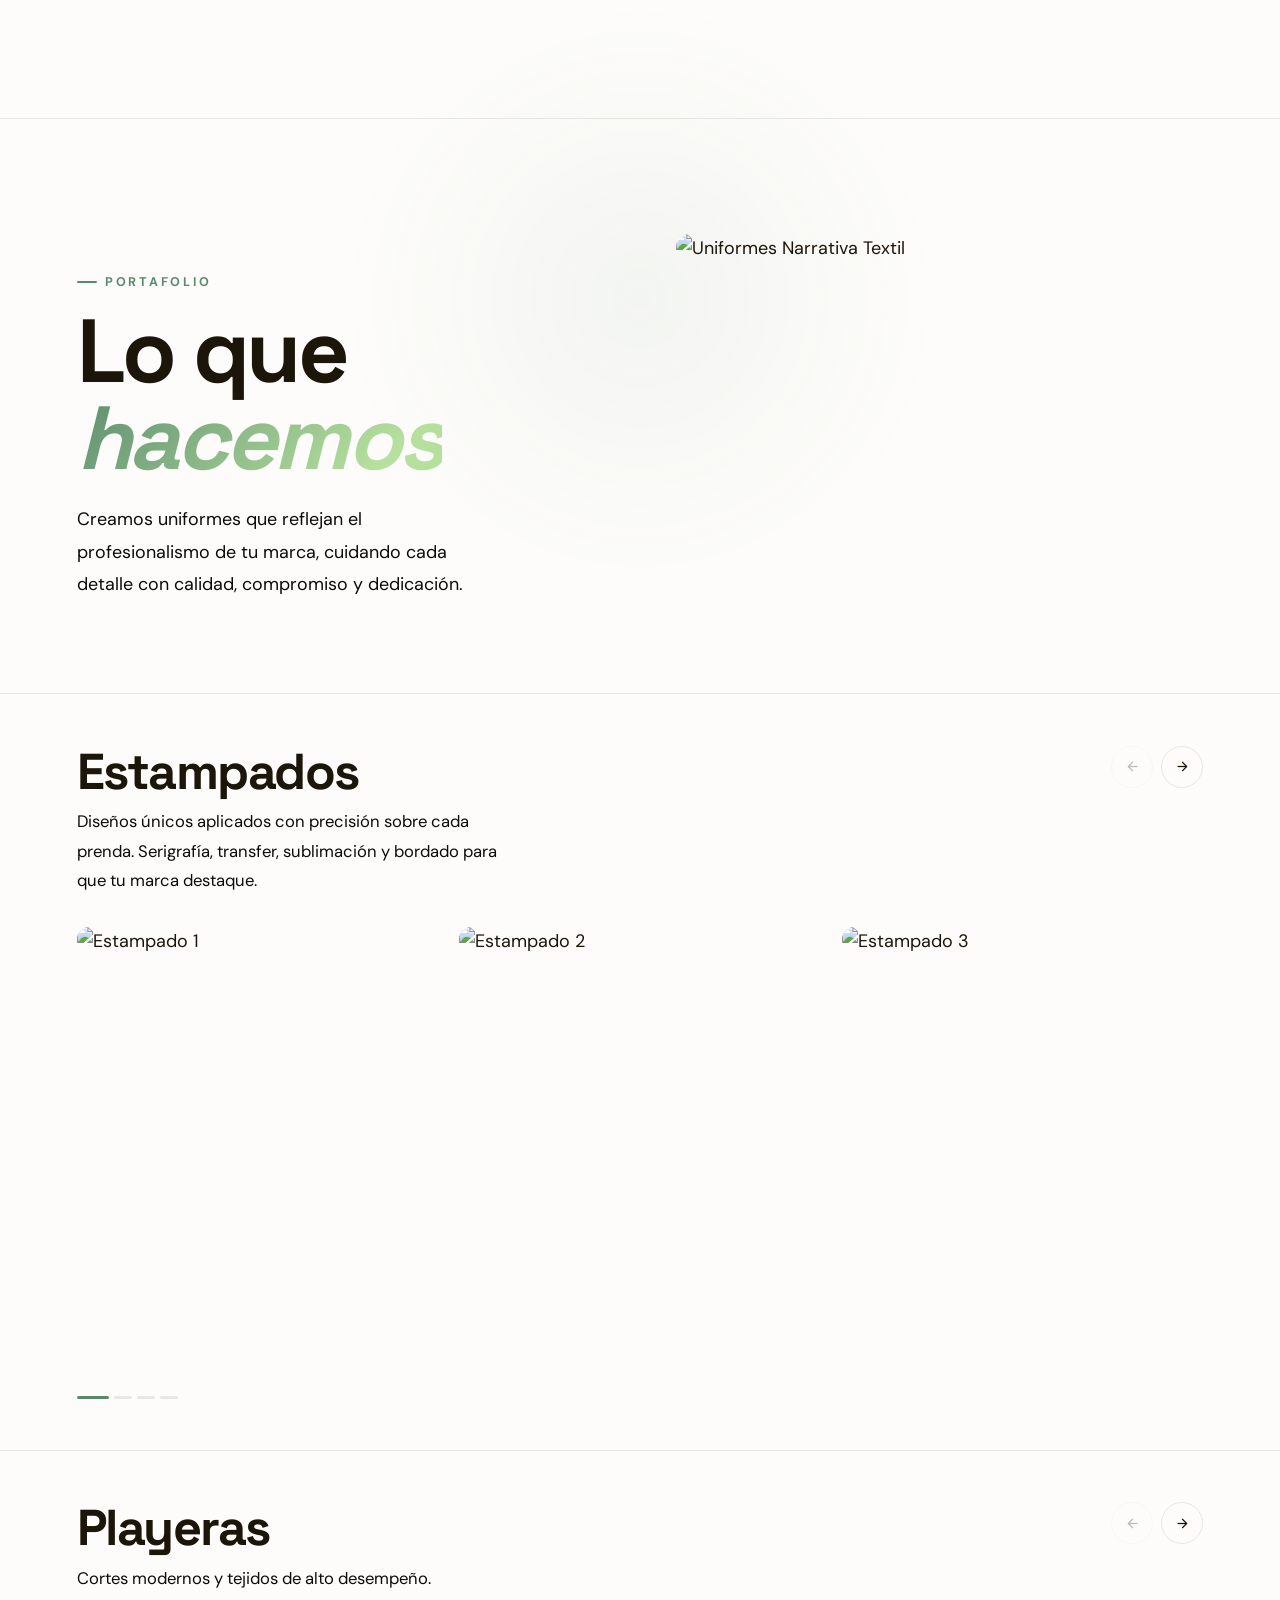
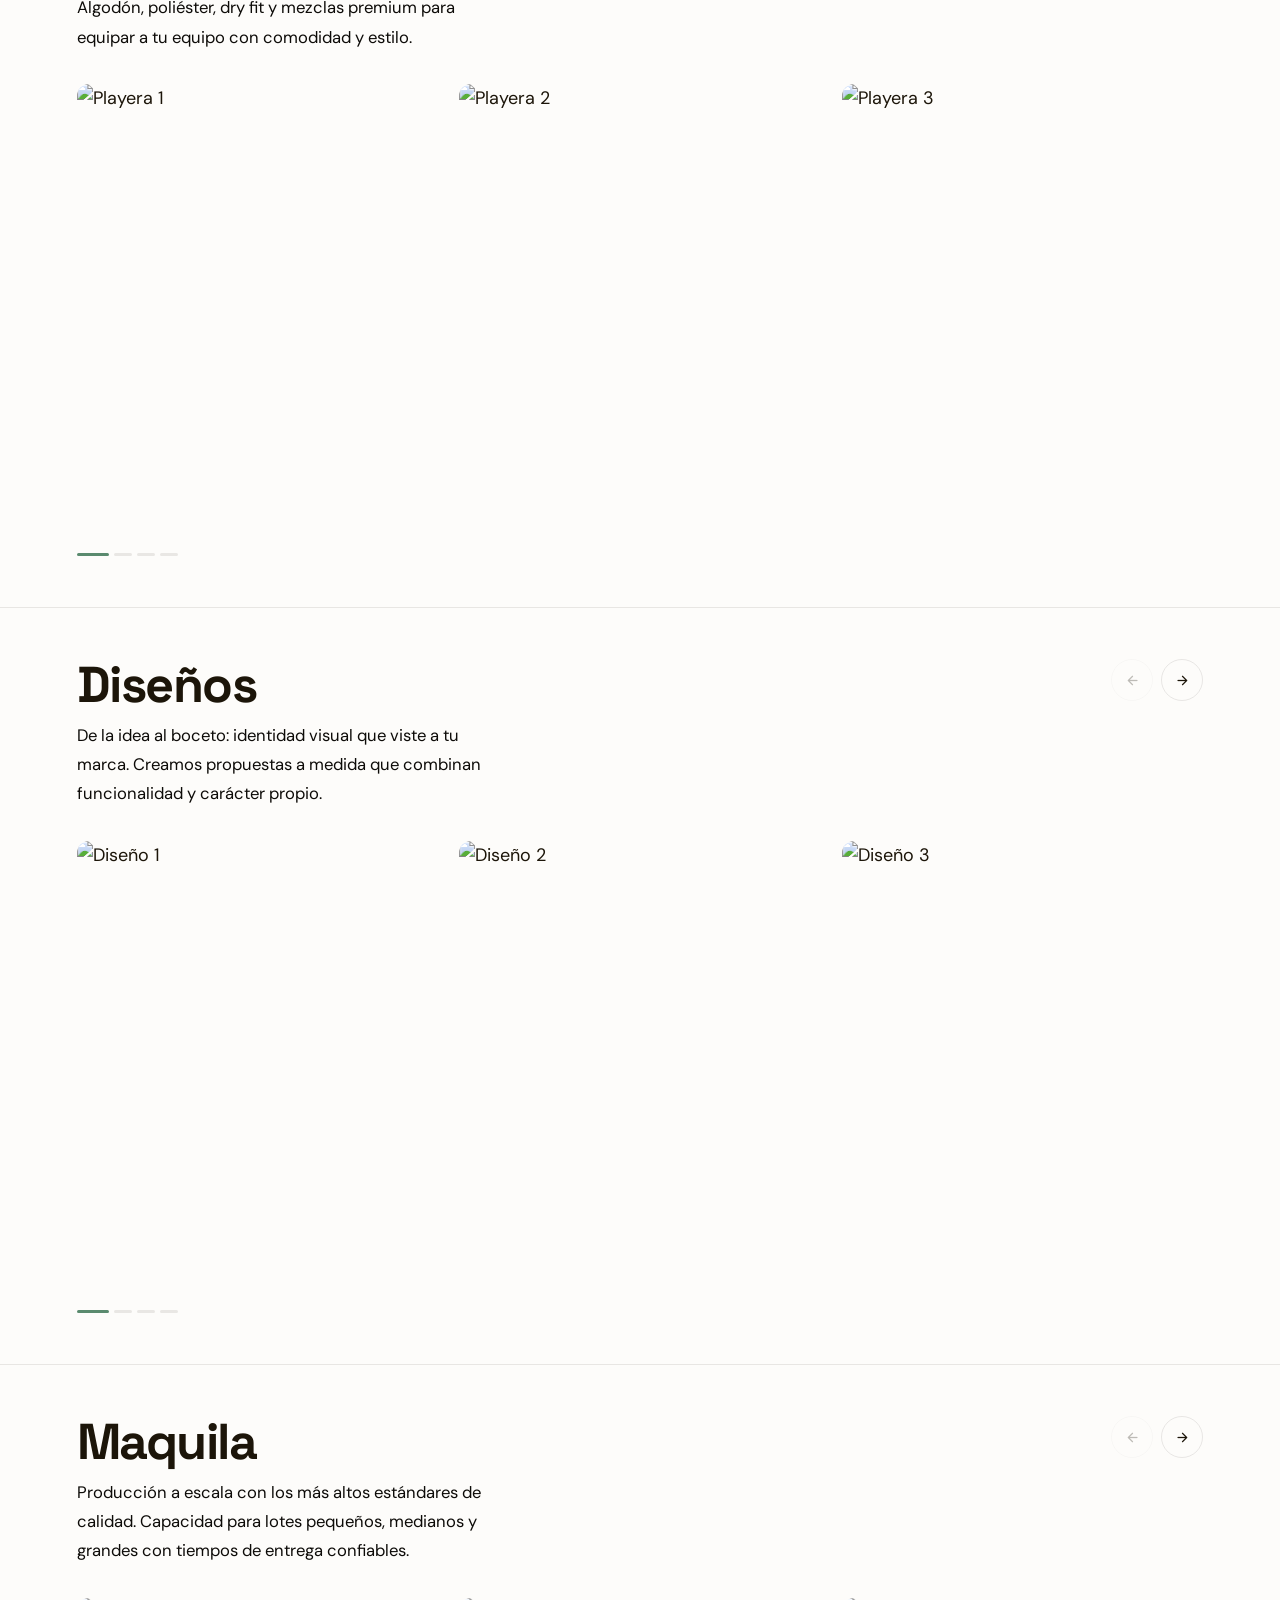
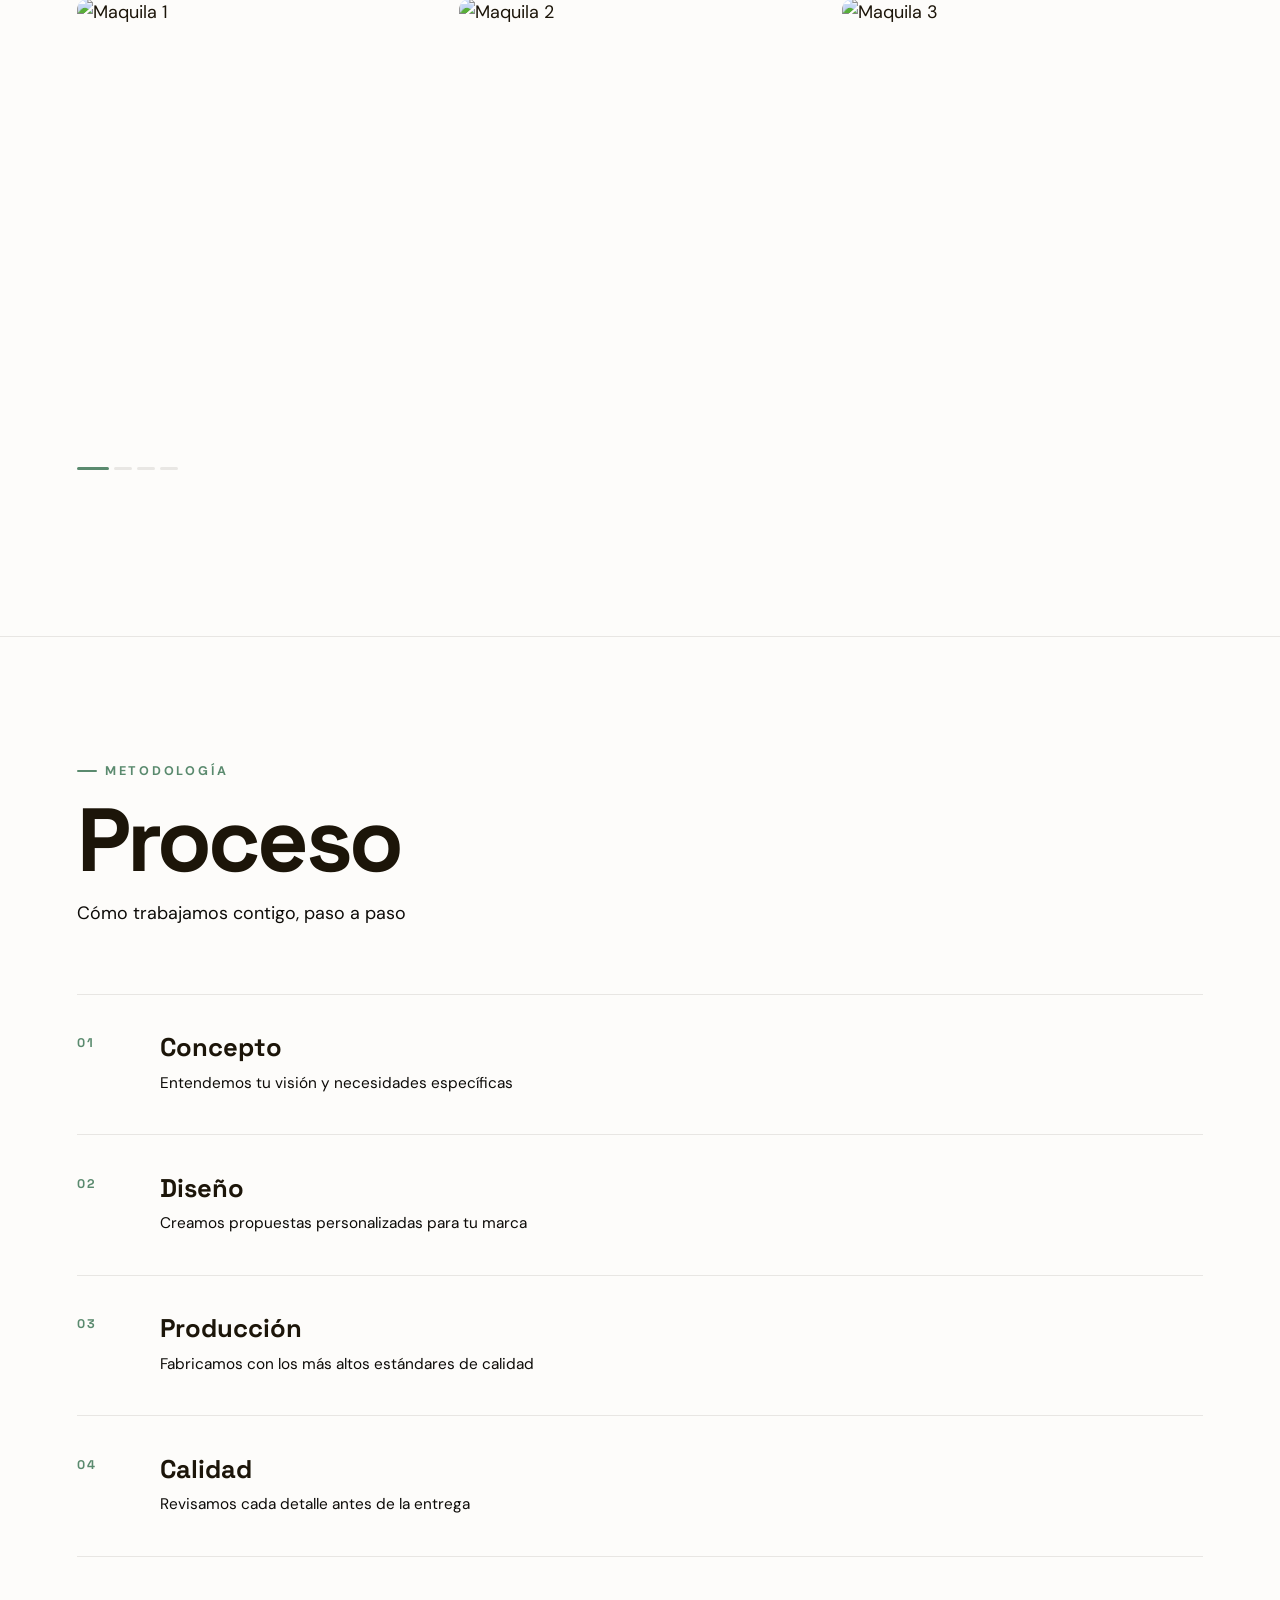
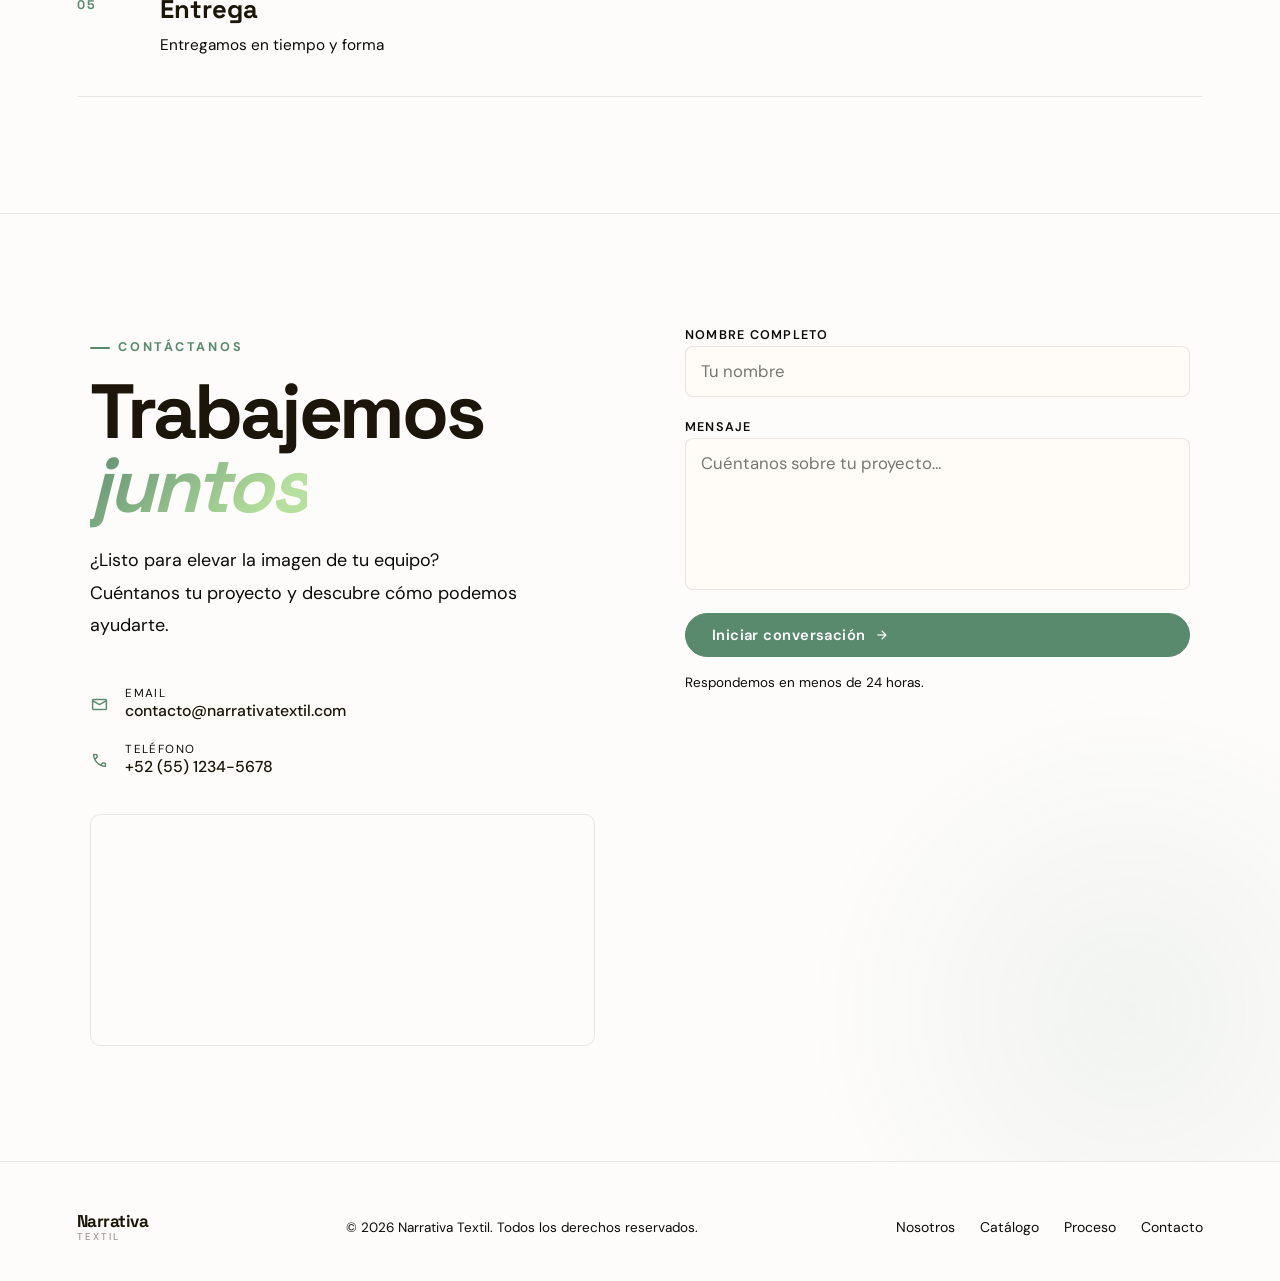
==== commit 9b13ce80: "Add files via upload" ====
--- a/index.html
+++ b/index.html
@@ -8,7 +8,7 @@
 
   <link rel="preconnect" href="https://fonts.googleapis.com" />
   <link rel="preconnect" href="https://fonts.gstatic.com" crossorigin />
-  <link href="https://fonts.googleapis.com/css2?family=Cormorant+Garamond:ital,wght@0,300;0,400;0,600;1,300;1,400&family=Raleway:wght@300;400;500;600&display=swap" rel="stylesheet" />
+  <link href="https://fonts.googleapis.com/css2?family=DM+Sans:ital,opsz,wght@0,9..40,100..1000;1,9..40,100..1000&family=Space+Grotesk:wght@300..700&display=swap" rel="stylesheet" />
   <link href="https://fonts.googleapis.com/css2?family=Material+Symbols+Rounded:opsz,wght,FILL,GRAD@20..48,100..700,0..1,-50..200" rel="stylesheet" />
 
   <link rel="stylesheet" href="css/style.css" />
@@ -39,6 +39,9 @@
           Solcitar cotización
         </a>
       </nav>
+      <button class="navbar__burger" id="burger" aria-label="Abrir menú" aria-expanded="false">
+        <span></span><span></span><span></span>
+      </button>
     </div>
     <div class="navbar__mobile" id="mobileMenu" aria-hidden="true">
       <a href="#historia" class="navbar__mobile-link">Nosotros</a>
@@ -334,6 +337,6 @@
     <div class="footer__rule" aria-hidden="true"></div>
   </footer>
 
-  <script src="/js/main.js"></script>
+  <script src="js/main.js"></script>
 </body>
 </html>
--- a/css/style.css
+++ b/css/style.css
@@ -46,6 +46,7 @@
 html {
   scroll-behavior: smooth;
   font-size: 16px;          /* mobile base */
+  overflow-x: hidden;
 }
 @media (min-width: 768px)  { html { font-size: 17px; } }
 @media (min-width: 1280px) { html { font-size: 18px; } }
@@ -122,7 +123,7 @@
   align-items: center;
   justify-content: space-between;
   height: var(--nav-h);
-  padding: 0 clamp(1.2rem, 5vw, 4rem);
+  padding: 0 clamp(1.2rem, 90vw, 4rem);
   max-width: 1440px;
   margin: 0 auto;
 }
@@ -188,6 +189,7 @@
   display: block;
   height: 1.5px;
   background: var(--text);
+  gap: 5px;
   border-radius: 2px;
   transition: transform 0.3s, opacity 0.3s;
 }
@@ -937,4 +939,4 @@
     animation-duration: 0.01ms !important;
     transition-duration: 0.01ms !important;
   }
-}
+}
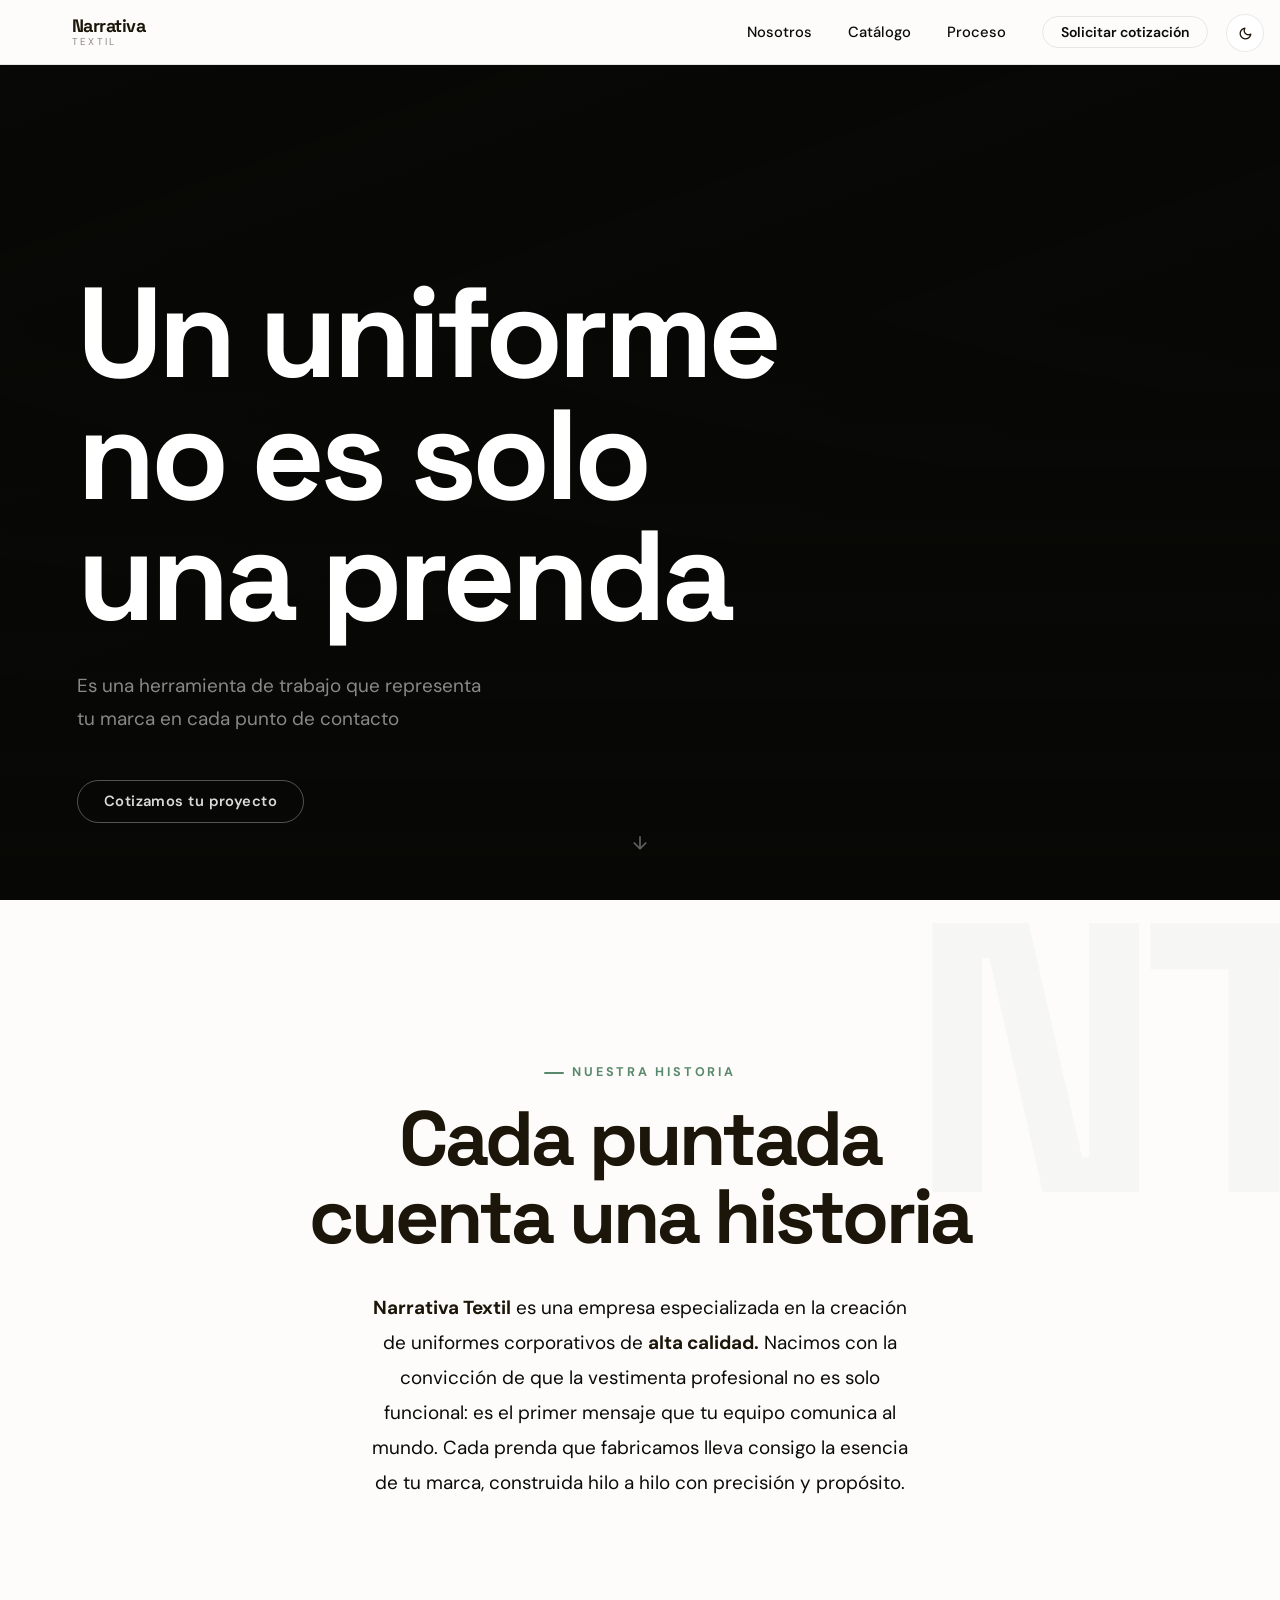
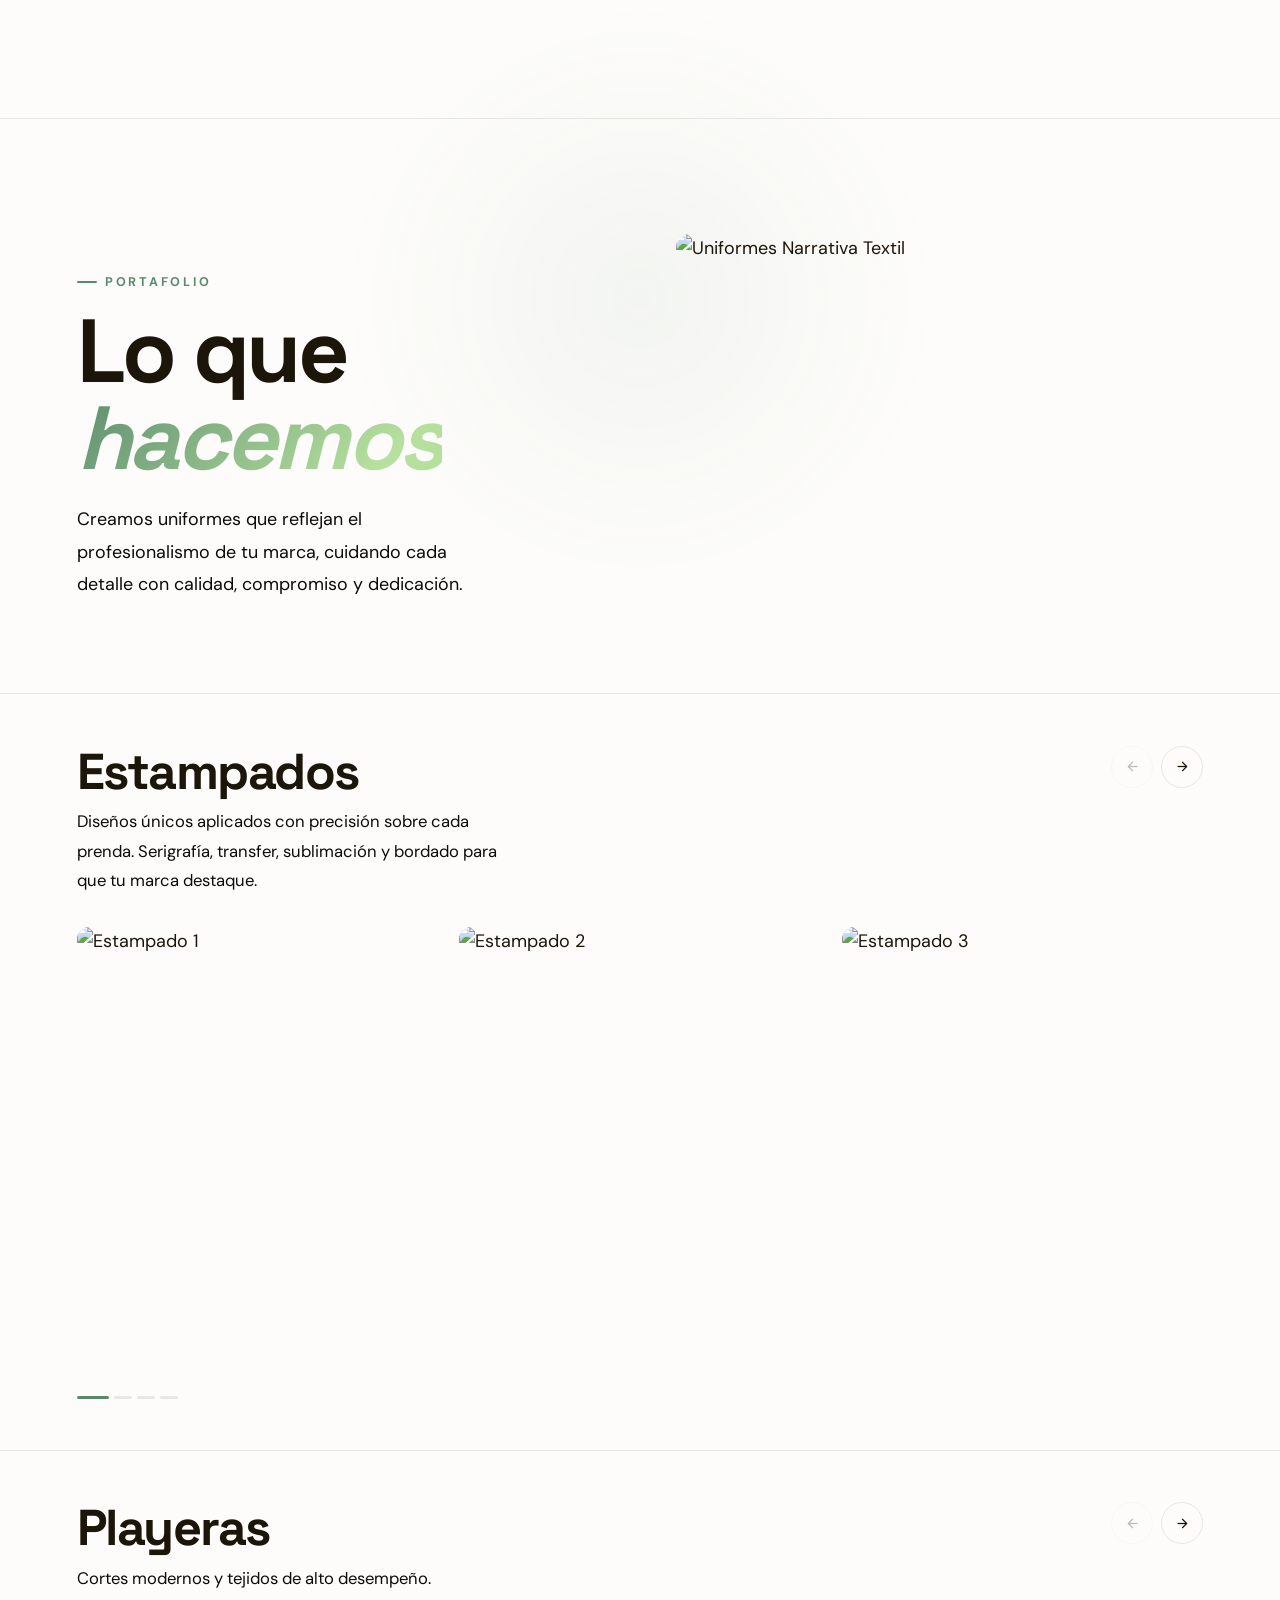
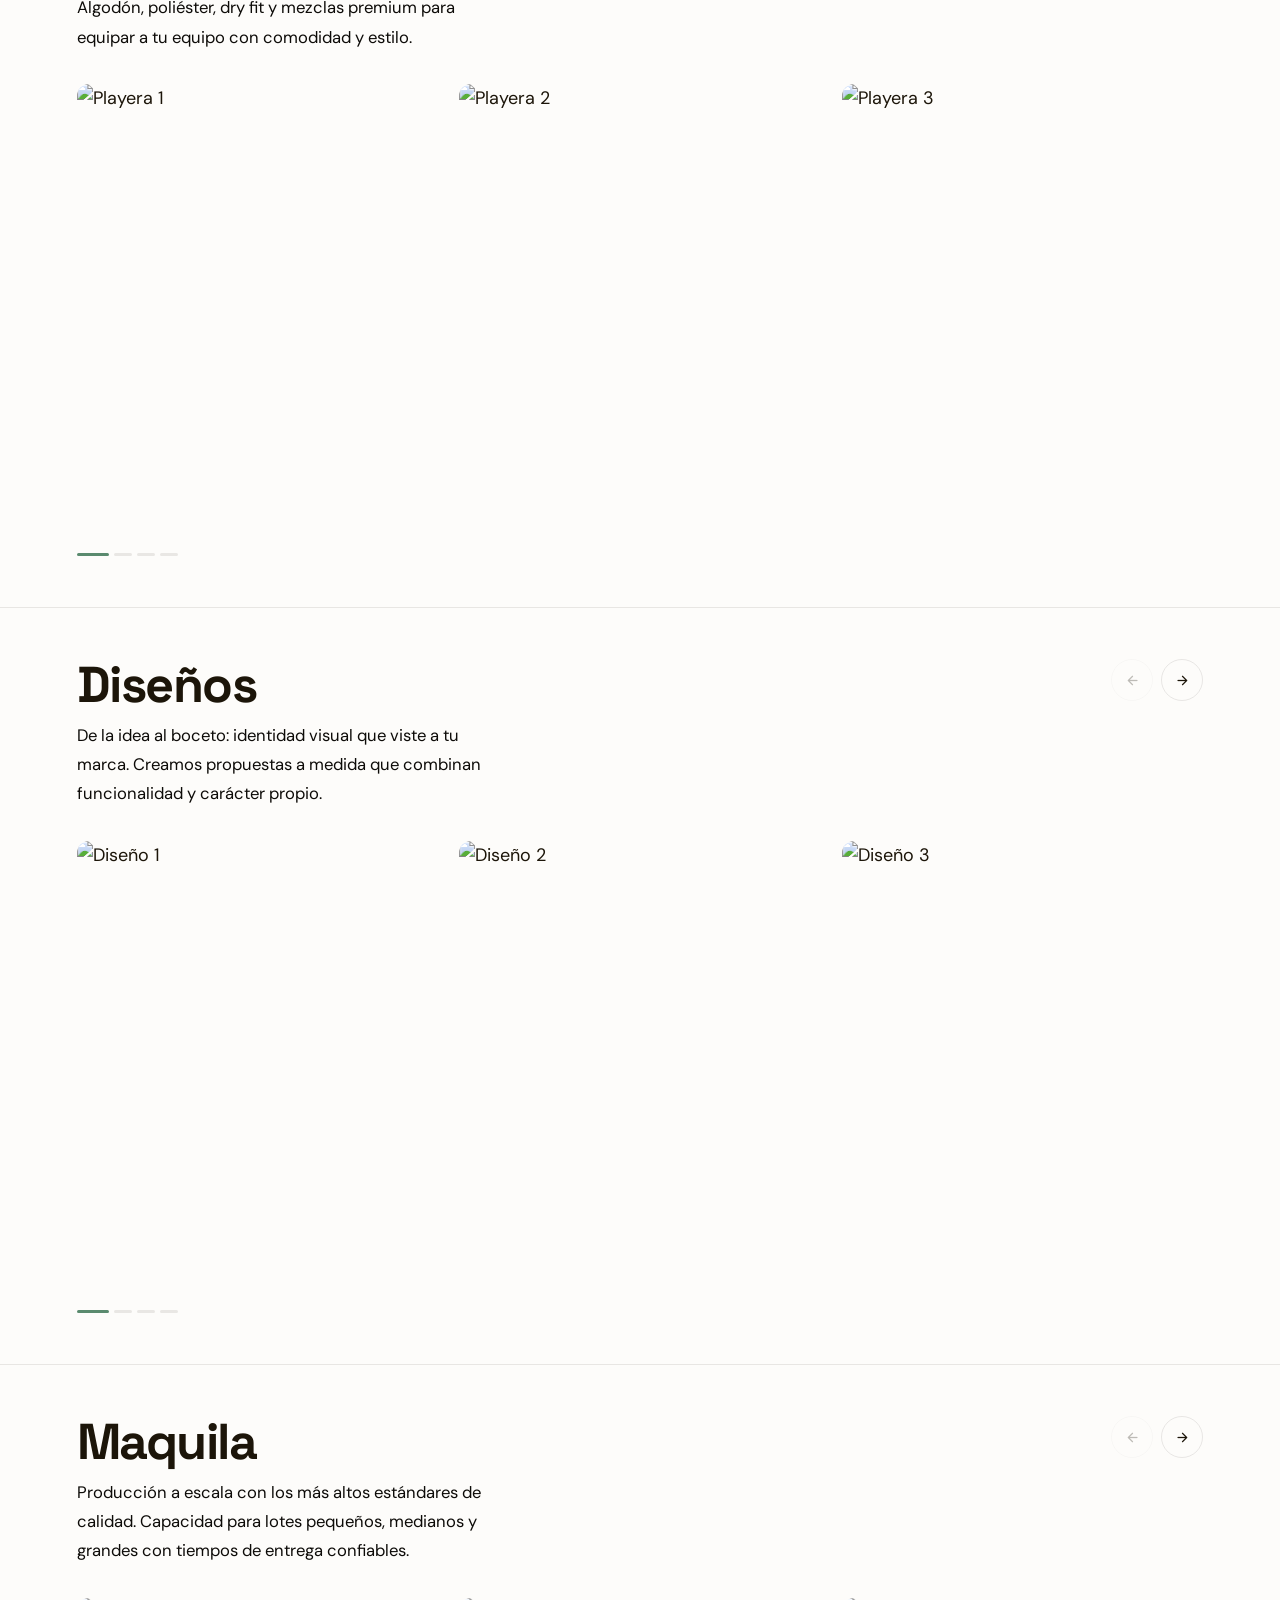
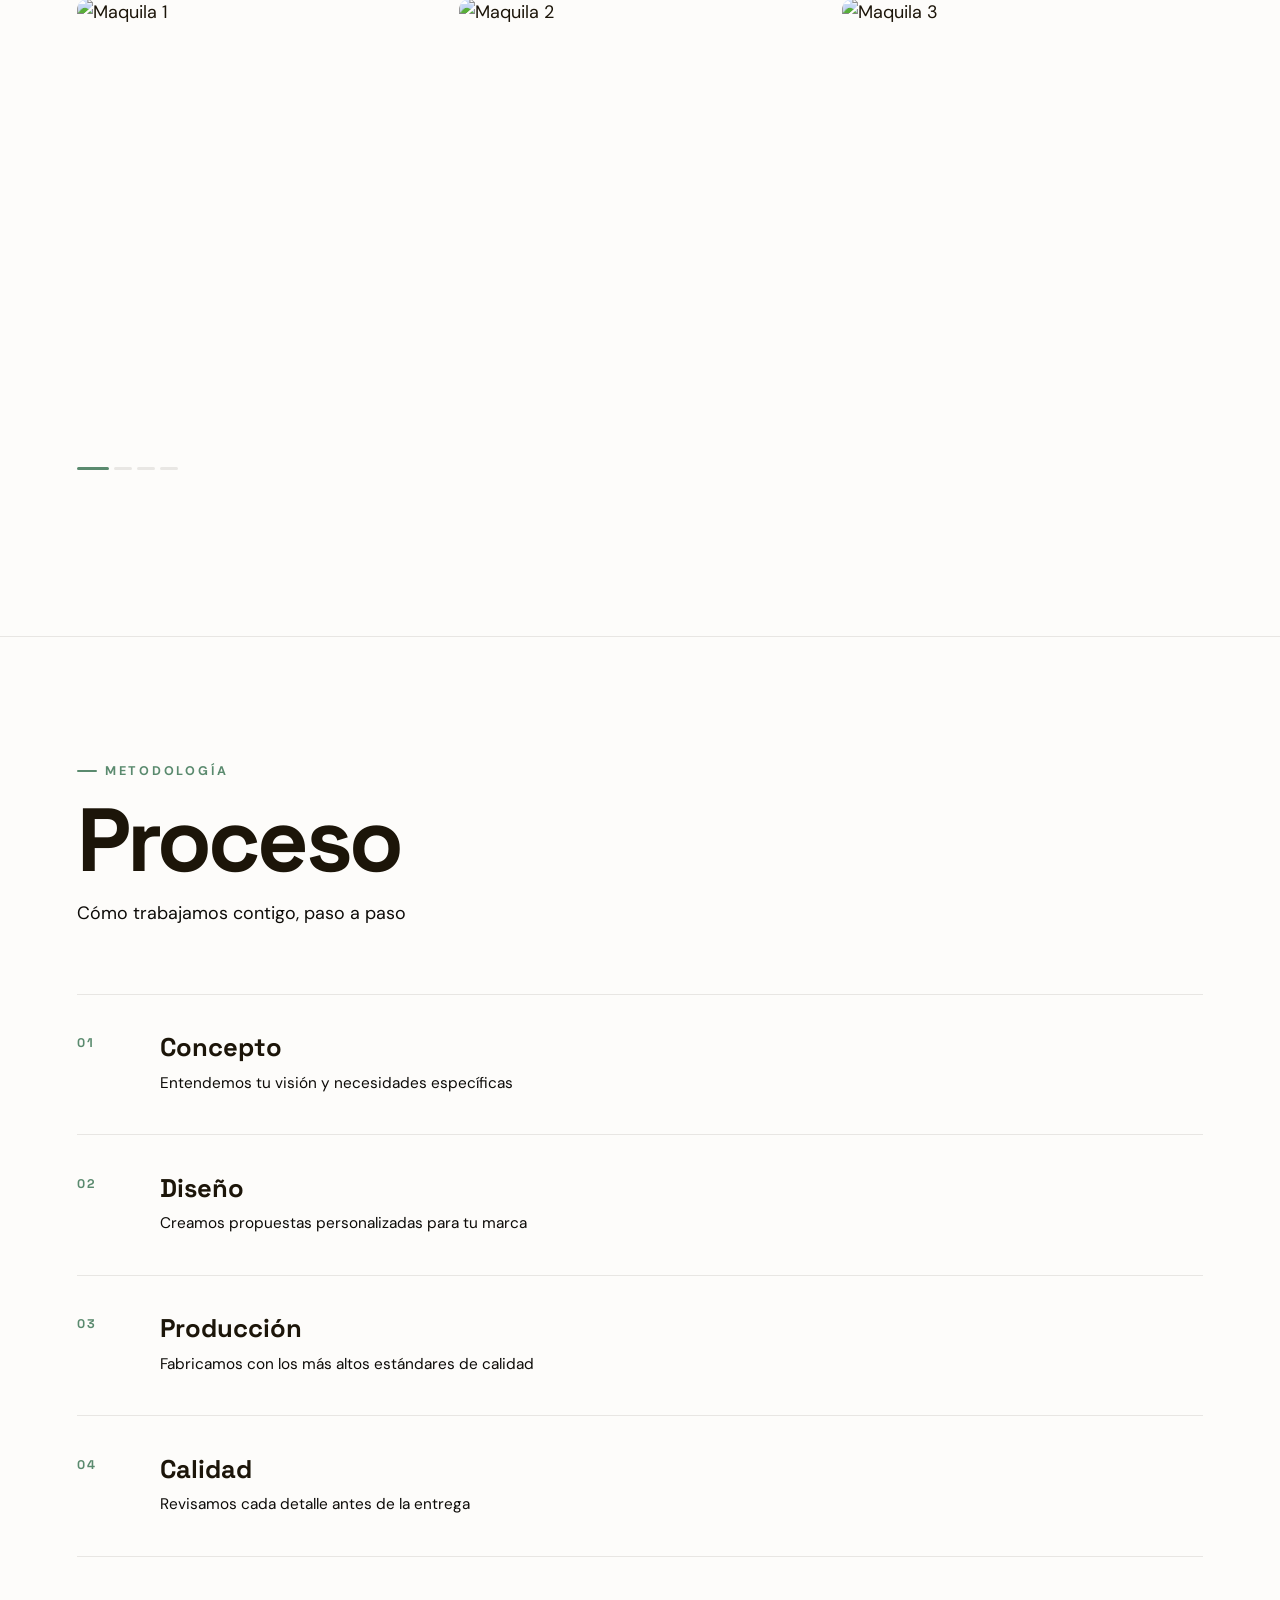
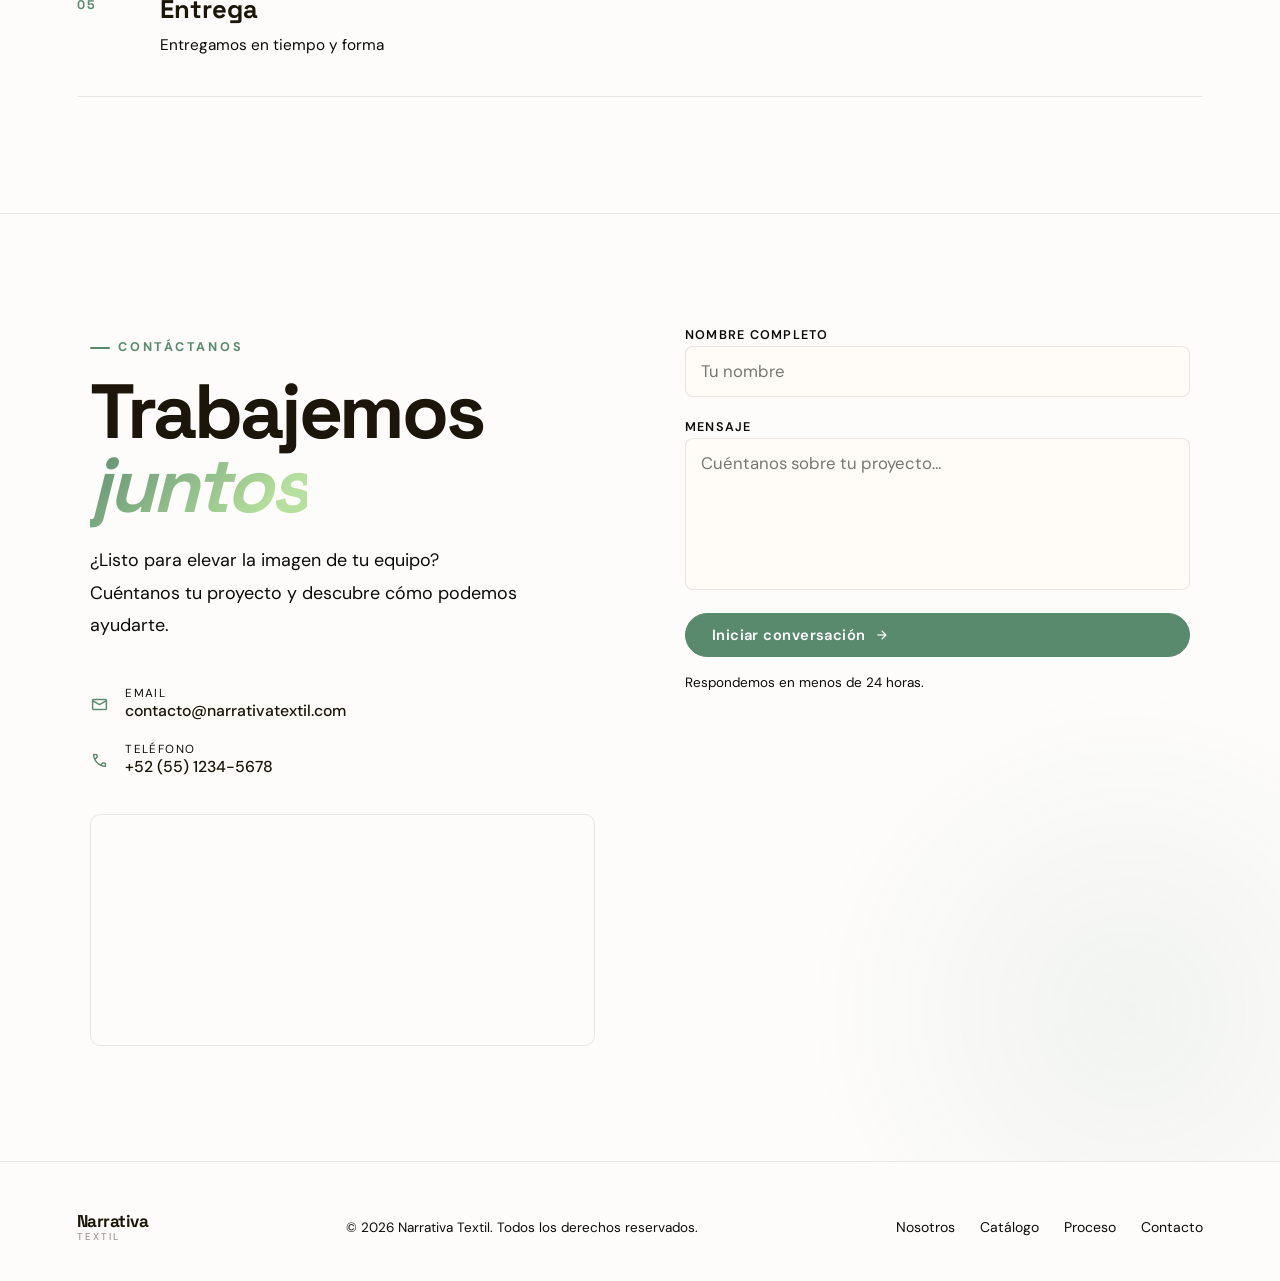
==== commit 946c8ad6: "Add files via upload" ====
--- a/index.html
+++ b/index.html
@@ -36,7 +36,7 @@
         <a href="index.html#portafolio" class="navbar__link">Catálogo</a>
         <a href="index.html#proceso" class="navbar__link">Proceso</a>
         <a href="cotizador.html" class="navbar__back">
-          Solcitar cotización
+          Solicitar cotización
         </a>
       </nav>
       <button class="navbar__burger" id="burger" aria-label="Abrir menú" aria-expanded="false">
--- a/css/style.css
+++ b/css/style.css
@@ -183,15 +183,16 @@
   flex-direction: column;
   gap: 5px;
   width: 24px;
+  z-index: 1100;
 }
 @media (min-width: 900px) { .navbar__burger { display: none; } }
 .navbar__burger span {
   display: block;
   height: 1.5px;
   background: var(--text);
-  gap: 5px;
   border-radius: 2px;
   transition: transform 0.3s, opacity 0.3s;
+  z-index: 1100;
 }
 
 .navbar__mobile {
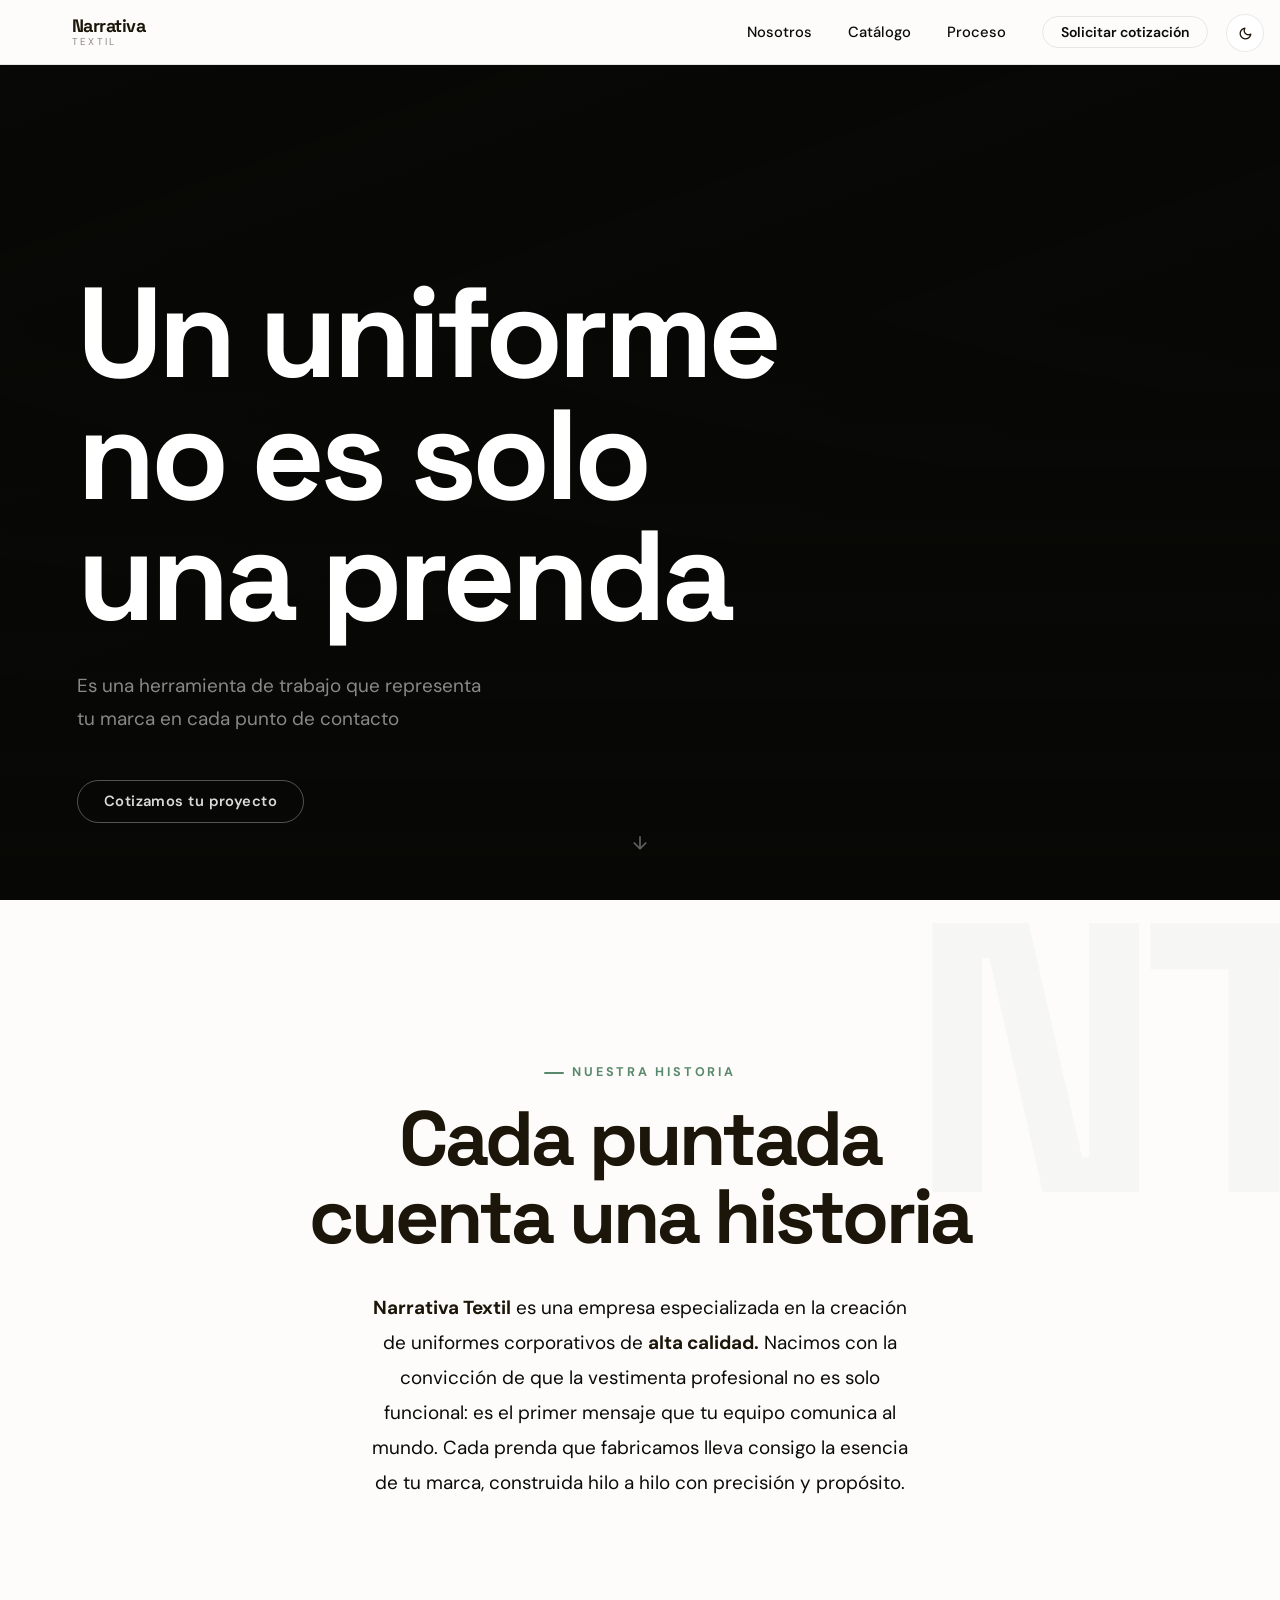
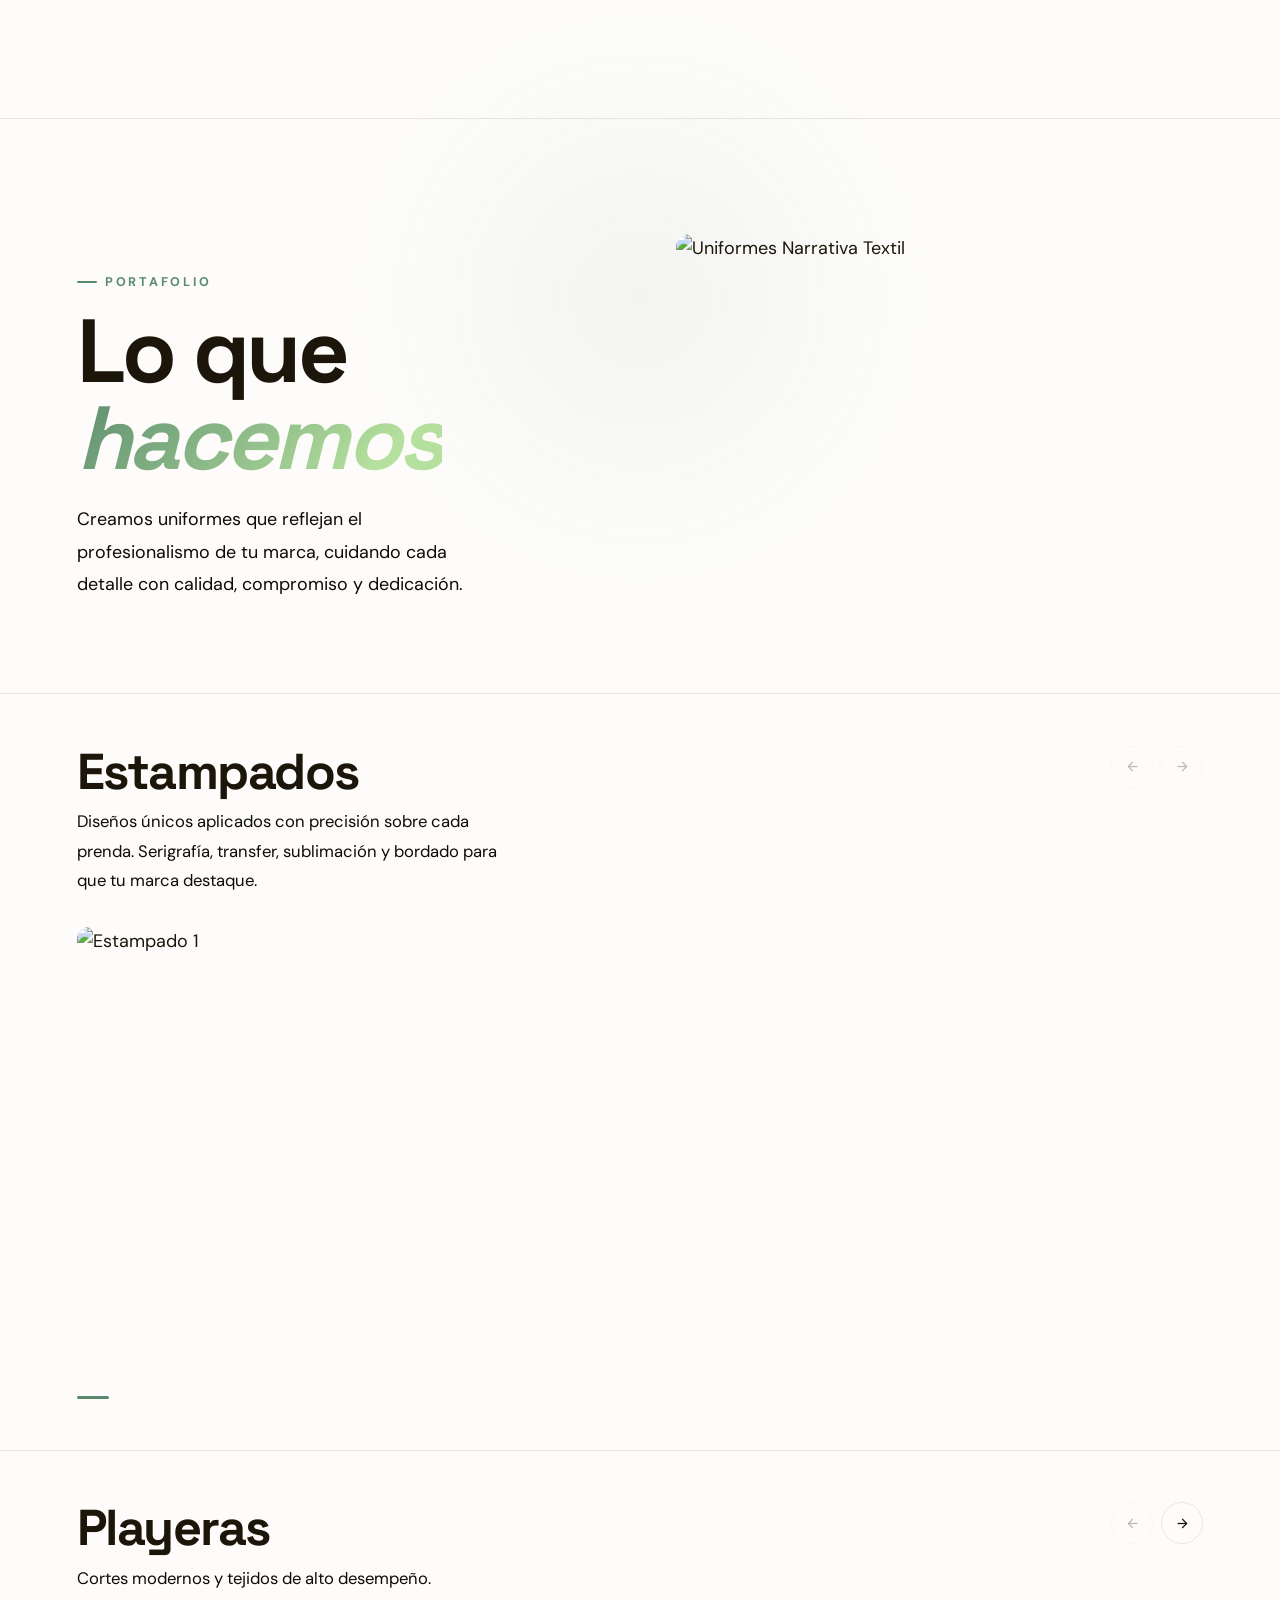
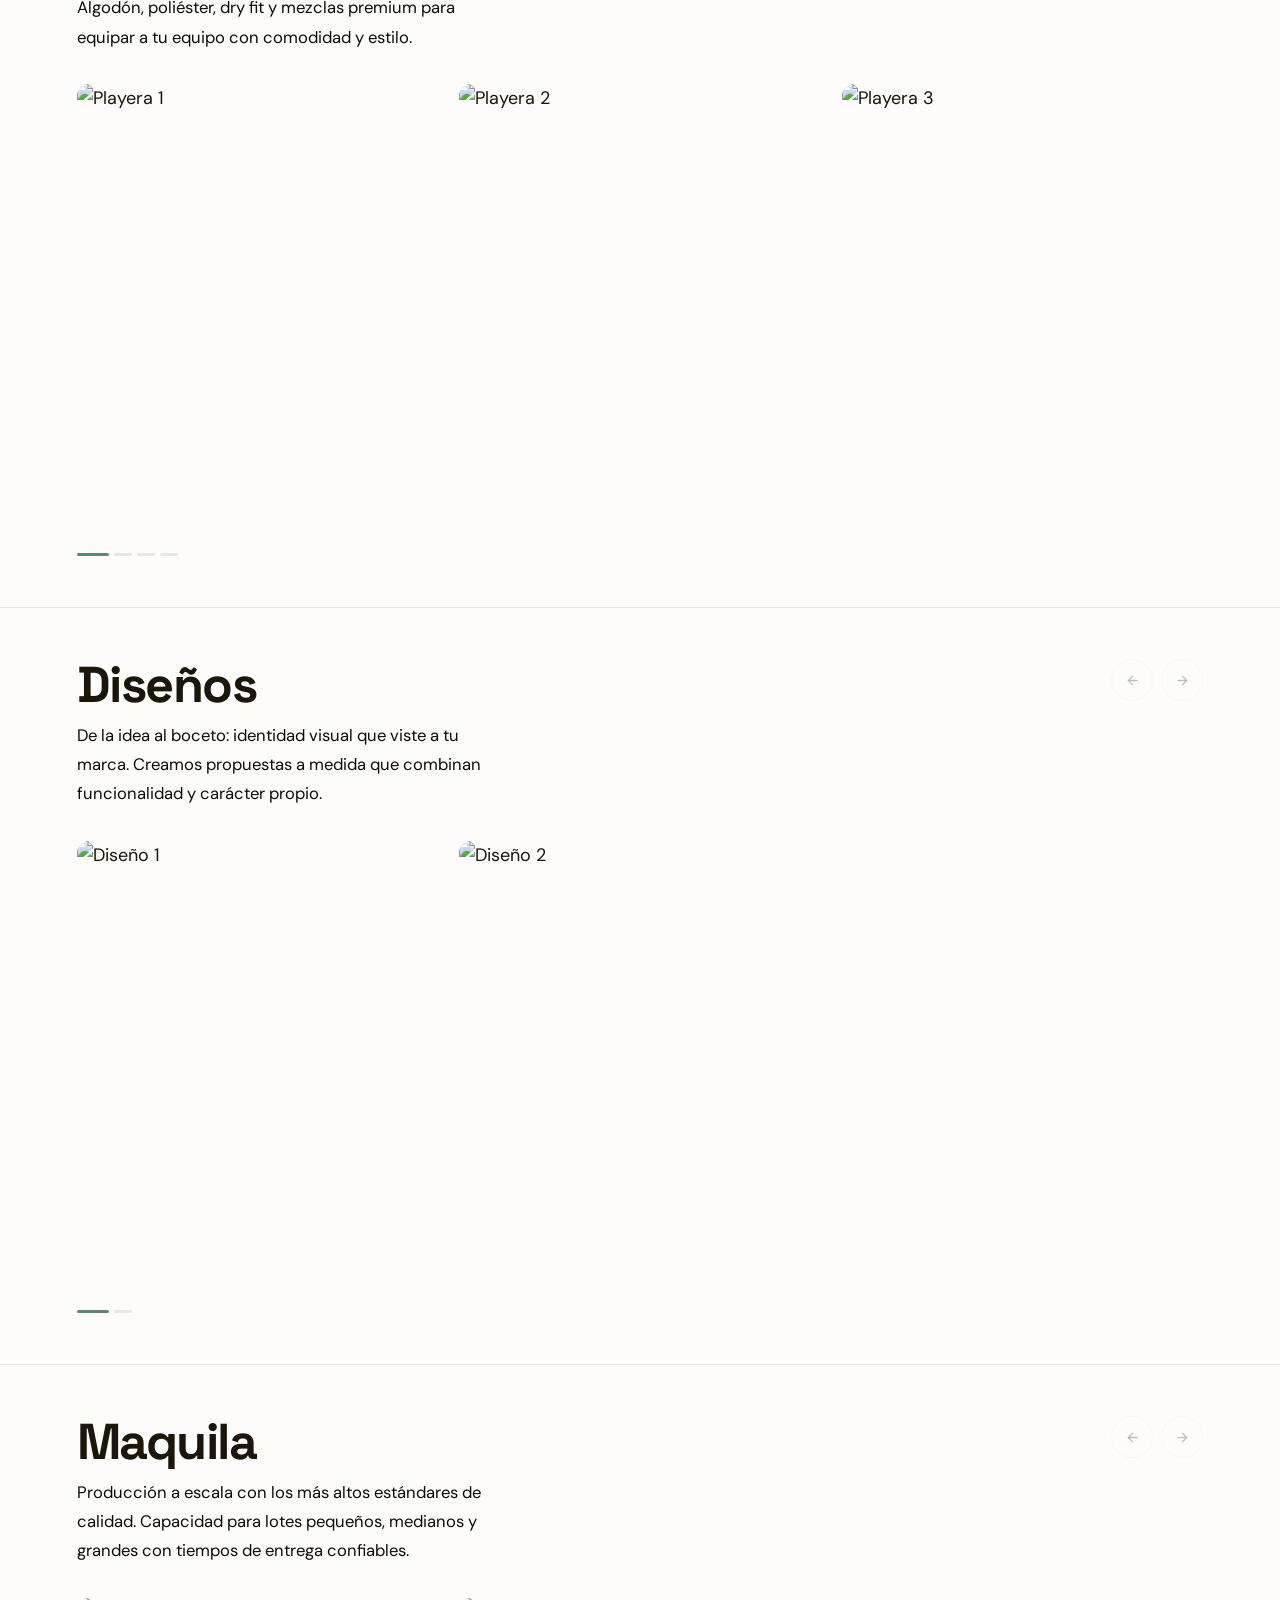
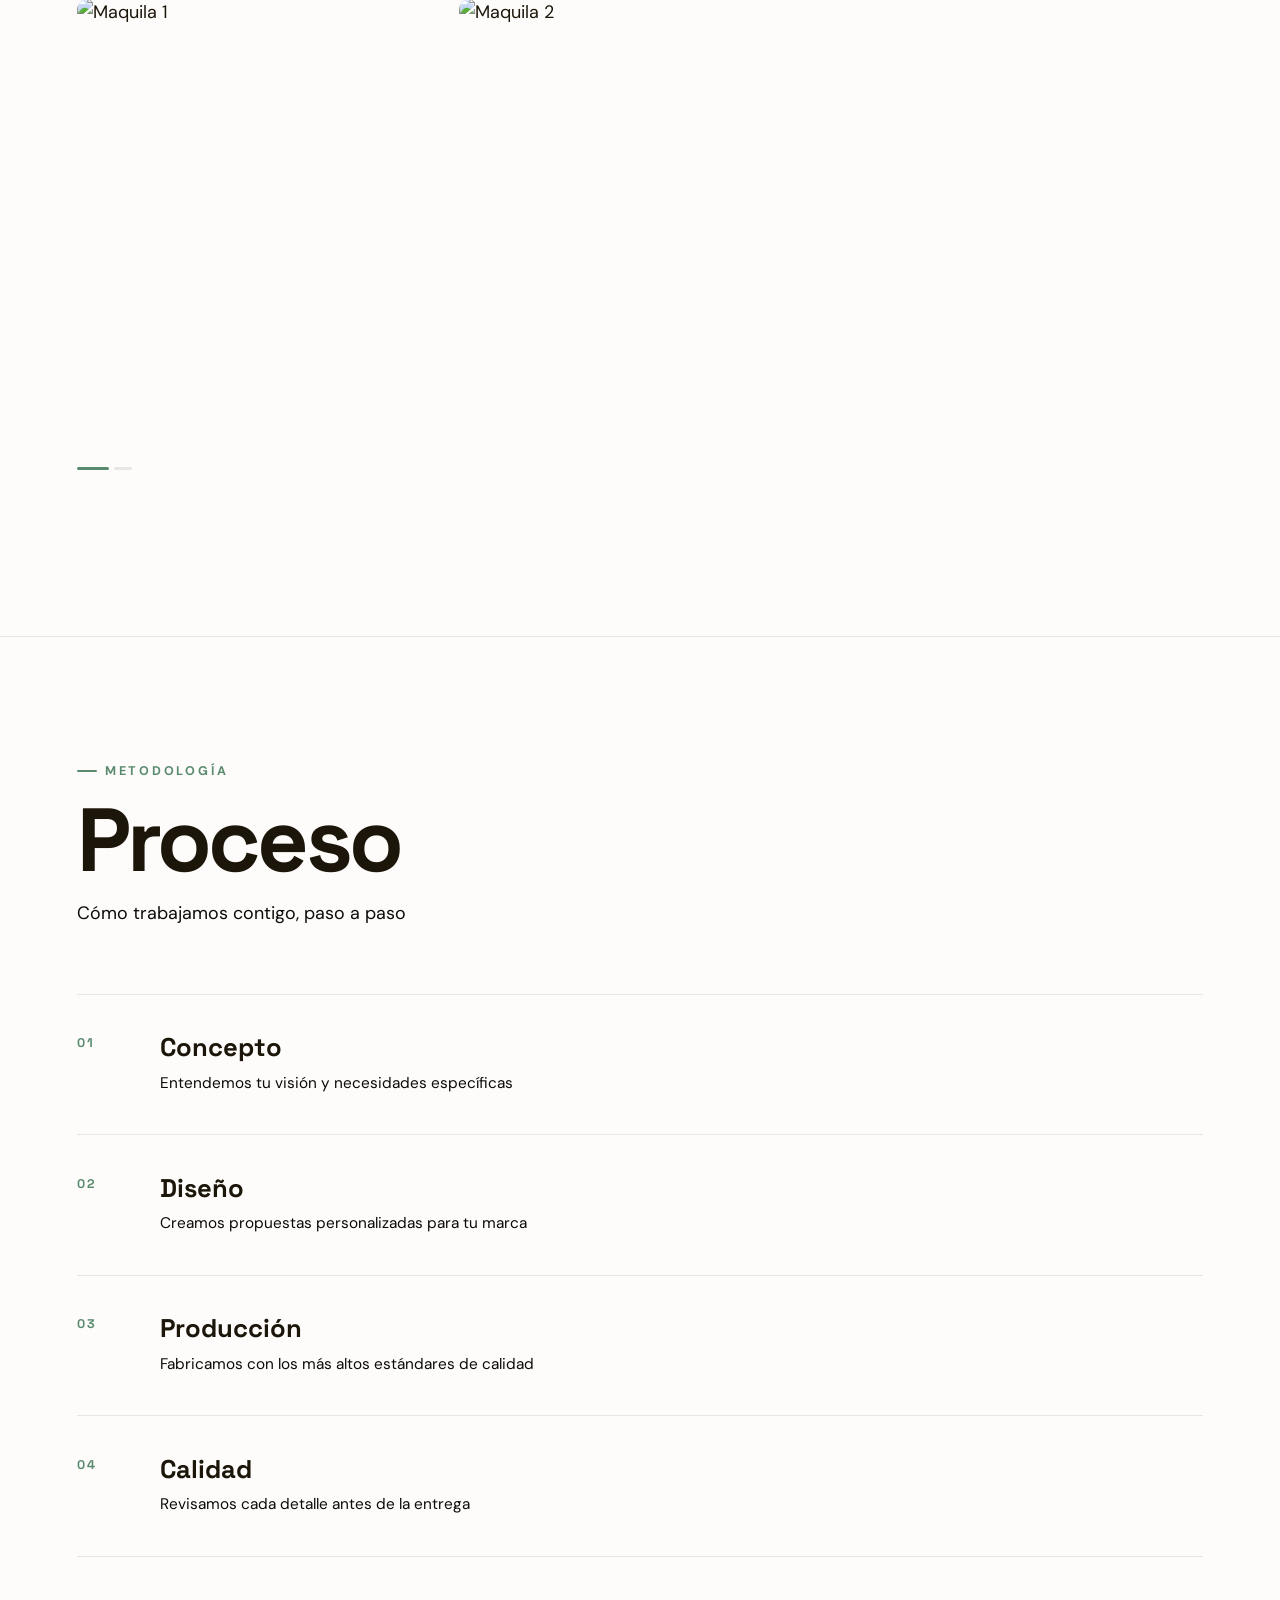
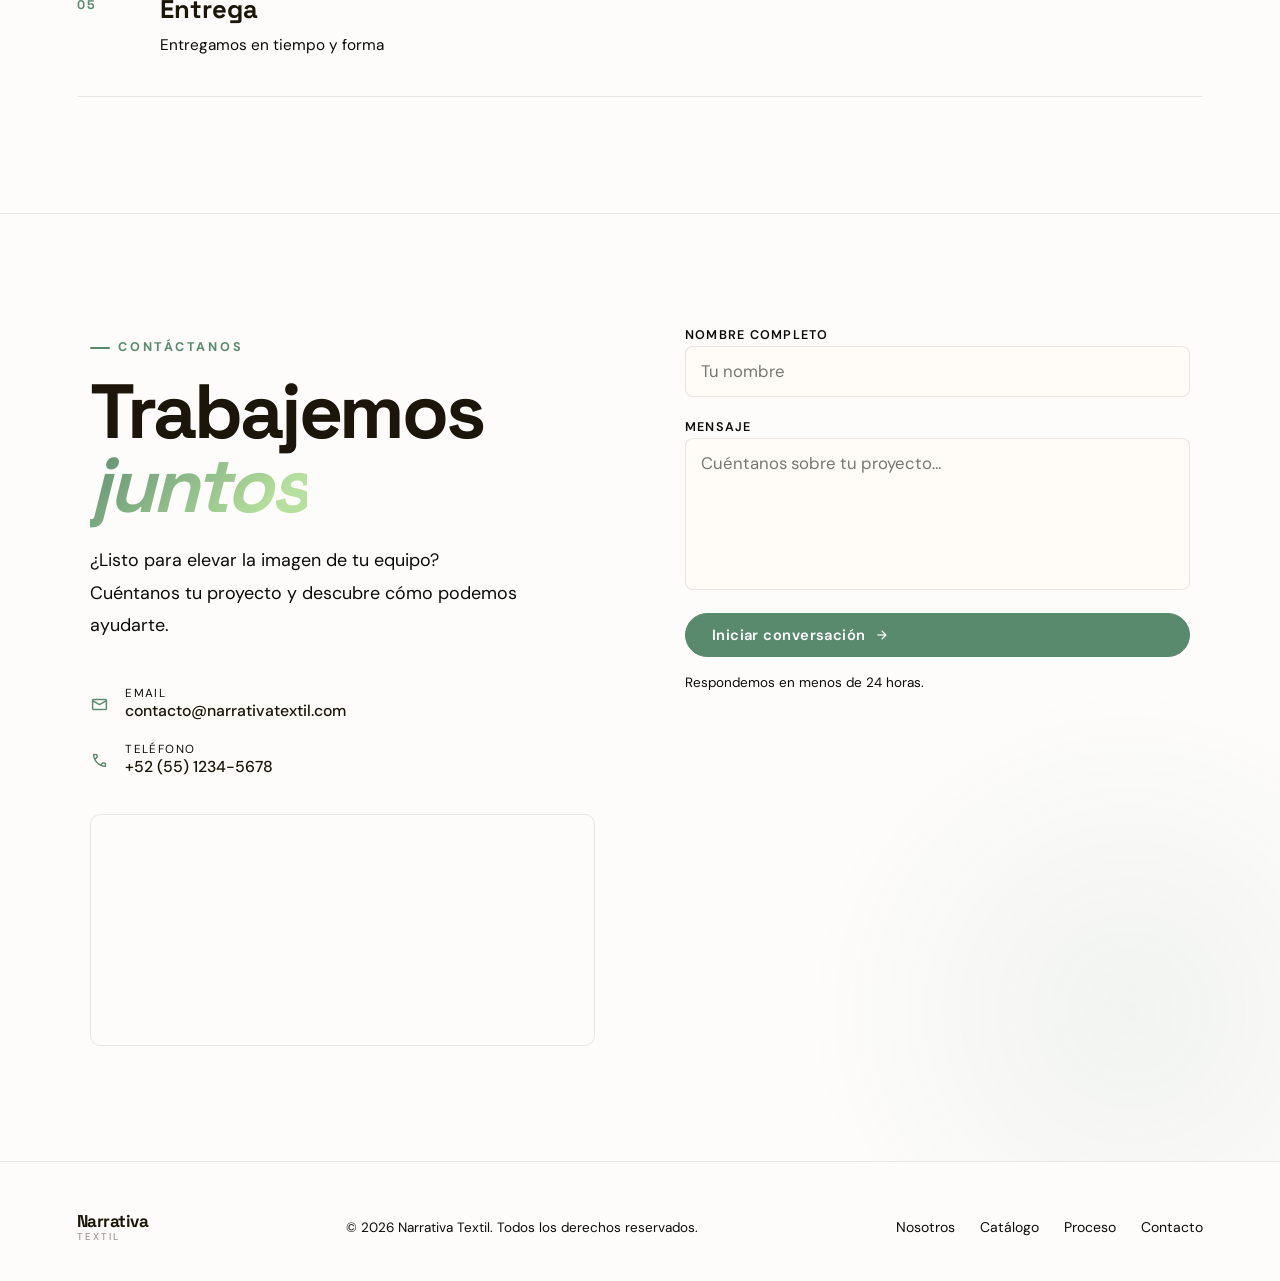
==== commit bbb7f434: "Add files via upload" ====
--- a/index.html
+++ b/index.html
@@ -74,10 +74,10 @@
     <!-- ===== HISTORIA ===== -->
     <section class="historia" id="historia">
       <div class="historia__parallax historia__parallax--left" data-parallax="up"
-        style="background-image: url('https://images.pexels.com/photos/37330874/pexels-photo-37330874.jpeg?auto=compress&cs=tinysrgb&w=800')">
+        style="background-image: url('https://github.com/Hozkr/NarrativaTextil/blob/main/img/13.jpg?raw=true')">
       </div>
       <div class="historia__parallax historia__parallax--right" data-parallax="down"
-        style="background-image: url('https://images.pexels.com/photos/37330874/pexels-photo-37330874.jpeg?auto=compress&cs=tinysrgb&w=800')">
+        style="background-image: url('https://github.com/Hozkr/NarrativaTextil/blob/main/img/13.jpg?raw=true')">
       </div>
 
       <div class="historia__content">
@@ -100,7 +100,7 @@
         </div>
         <!-- right: image -->
         <div class="portafolio__header-img fade-up" data-delay="200">
-          <img src="https://images.pexels.com/photos/27572738/pexels-photo-27572738.jpeg?auto=compress&cs=tinysrgb&w=900" alt="Uniformes Narrativa Textil" loading="lazy" />
+          <img src="https://github.com/Hozkr/NarrativaTextil/blob/main/img/3.jpg?raw=true" alt="Uniformes Narrativa Textil" loading="lazy" />
         </div>
       </div>
 
@@ -122,10 +122,10 @@
         </div>
         <div class="cat-wrap">
           <div class="cat-track">
-            <div class="slide"><div class="slide__img-wrap"><img class="slide__img" src="https://images.pexels.com/photos/37330874/pexels-photo-37330874.jpeg?auto=compress&cs=tinysrgb&w=900" alt="Estampado 1" loading="lazy"/></div></div>
-            <div class="slide"><div class="slide__img-wrap"><img class="slide__img" src="https://images.pexels.com/photos/37330874/pexels-photo-37330874.jpeg?auto=compress&cs=tinysrgb&w=900" alt="Estampado 2" loading="lazy"/></div></div>
-            <div class="slide"><div class="slide__img-wrap"><img class="slide__img" src="https://images.pexels.com/photos/37330874/pexels-photo-37330874.jpeg?auto=compress&cs=tinysrgb&w=900" alt="Estampado 3" loading="lazy"/></div></div>
-            <div class="slide"><div class="slide__img-wrap"><img class="slide__img" src="https://images.pexels.com/photos/37330874/pexels-photo-37330874.jpeg?auto=compress&cs=tinysrgb&w=900" alt="Estampado 4" loading="lazy"/></div></div>
+            <div class="slide"><div class="slide__img-wrap"><img class="slide__img" src="https://github.com/Hozkr/NarrativaTextil/blob/main/img/4.jpg?raw=true" alt="Estampado 1" loading="lazy"/></div></div>
+          <!--  <div class="slide"><div class="slide__img-wrap"><img class="slide__img" src="" alt="Estampado 2" loading="lazy"/></div></div>
+            <div class="slide"><div class="slide__img-wrap"><img class="slide__img" src="" alt="Estampado 3" loading="lazy"/></div></div>
+            <div class="slide"><div class="slide__img-wrap"><img class="slide__img" src="" alt="Estampado 4" loading="lazy"/></div></div> -->
           </div>
         </div>
         <div class="cat-dots"></div>
@@ -149,10 +149,10 @@
         </div>
         <div class="cat-wrap">
           <div class="cat-track">
-            <div class="slide"><div class="slide__img-wrap"><img class="slide__img" src="https://images.pexels.com/photos/37330874/pexels-photo-37330874.jpeg?auto=compress&cs=tinysrgb&w=900" alt="Playera 1" loading="lazy"/></div></div>
-            <div class="slide"><div class="slide__img-wrap"><img class="slide__img" src="https://images.pexels.com/photos/37330874/pexels-photo-37330874.jpeg?auto=compress&cs=tinysrgb&w=900" alt="Playera 2" loading="lazy"/></div></div>
-            <div class="slide"><div class="slide__img-wrap"><img class="slide__img" src="https://images.pexels.com/photos/37330874/pexels-photo-37330874.jpeg?auto=compress&cs=tinysrgb&w=900" alt="Playera 3" loading="lazy"/></div></div>
-            <div class="slide"><div class="slide__img-wrap"><img class="slide__img" src="https://images.pexels.com/photos/37330874/pexels-photo-37330874.jpeg?auto=compress&cs=tinysrgb&w=900" alt="Playera 4" loading="lazy"/></div></div>
+            <div class="slide"><div class="slide__img-wrap"><img class="slide__img" src="https://github.com/Hozkr/NarrativaTextil/blob/main/img/1.jpg?raw=true" alt="Playera 1" loading="lazy"/></div></div>
+            <div class="slide"><div class="slide__img-wrap"><img class="slide__img" src="https://github.com/Hozkr/NarrativaTextil/blob/main/img/10.jpg?raw=true" alt="Playera 2" loading="lazy"/></div></div>
+            <div class="slide"><div class="slide__img-wrap"><img class="slide__img" src="https://github.com/Hozkr/NarrativaTextil/blob/main/img/11.jpg?raw=true" alt="Playera 3" loading="lazy"/></div></div>
+            <div class="slide"><div class="slide__img-wrap"><img class="slide__img" src="https://github.com/Hozkr/NarrativaTextil/blob/main/img/2.jpg?raw=true" alt="Playera 4" loading="lazy"/></div></div>
           </div>
         </div>
         <div class="cat-dots"></div>
@@ -176,10 +176,10 @@
         </div>
         <div class="cat-wrap">
           <div class="cat-track">
-            <div class="slide"><div class="slide__img-wrap"><img class="slide__img" src="https://images.pexels.com/photos/37330874/pexels-photo-37330874.jpeg?auto=compress&cs=tinysrgb&w=900" alt="Diseño 1" loading="lazy"/></div></div>
-            <div class="slide"><div class="slide__img-wrap"><img class="slide__img" src="https://images.pexels.com/photos/37330874/pexels-photo-37330874.jpeg?auto=compress&cs=tinysrgb&w=900" alt="Diseño 2" loading="lazy"/></div></div>
-            <div class="slide"><div class="slide__img-wrap"><img class="slide__img" src="https://images.pexels.com/photos/37330874/pexels-photo-37330874.jpeg?auto=compress&cs=tinysrgb&w=900" alt="Diseño 3" loading="lazy"/></div></div>
-            <div class="slide"><div class="slide__img-wrap"><img class="slide__img" src="https://images.pexels.com/photos/37330874/pexels-photo-37330874.jpeg?auto=compress&cs=tinysrgb&w=900" alt="Diseño 4" loading="lazy"/></div></div>
+            <div class="slide"><div class="slide__img-wrap"><img class="slide__img" src="https://github.com/Hozkr/NarrativaTextil/blob/main/img/5.jpg?raw=true" alt="Diseño 1" loading="lazy"/></div></div>
+            <div class="slide"><div class="slide__img-wrap"><img class="slide__img" src="https://github.com/Hozkr/NarrativaTextil/blob/main/img/12.jpg?raw=true" alt="Diseño 2" loading="lazy"/></div></div>
+           <!-- <div class="slide"><div class="slide__img-wrap"><img class="slide__img" src="" alt="Diseño 3" loading="lazy"/></div></div>
+            <div class="slide"><div class="slide__img-wrap"><img class="slide__img" src="" alt="Diseño 4" loading="lazy"/></div></div> -->
           </div>
         </div>
         <div class="cat-dots"></div>
@@ -203,10 +203,10 @@
         </div>
         <div class="cat-wrap">
           <div class="cat-track">
-            <div class="slide"><div class="slide__img-wrap"><img class="slide__img" src="https://images.pexels.com/photos/37330874/pexels-photo-37330874.jpeg?auto=compress&cs=tinysrgb&w=900" alt="Maquila 1" loading="lazy"/></div></div>
-            <div class="slide"><div class="slide__img-wrap"><img class="slide__img" src="https://images.pexels.com/photos/37330874/pexels-photo-37330874.jpeg?auto=compress&cs=tinysrgb&w=900" alt="Maquila 2" loading="lazy"/></div></div>
-            <div class="slide"><div class="slide__img-wrap"><img class="slide__img" src="https://images.pexels.com/photos/37330874/pexels-photo-37330874.jpeg?auto=compress&cs=tinysrgb&w=900" alt="Maquila 3" loading="lazy"/></div></div>
-            <div class="slide"><div class="slide__img-wrap"><img class="slide__img" src="https://images.pexels.com/photos/37330874/pexels-photo-37330874.jpeg?auto=compress&cs=tinysrgb&w=900" alt="Maquila 4" loading="lazy"/></div></div>
+            <div class="slide"><div class="slide__img-wrap"><img class="slide__img" src="https://github.com/Hozkr/NarrativaTextil/blob/main/img/14.jpg?raw=true" alt="Maquila 1" loading="lazy"/></div></div>
+            <div class="slide"><div class="slide__img-wrap"><img class="slide__img" src="https://github.com/Hozkr/NarrativaTextil/blob/main/img/15.jpg?raw=true" alt="Maquila 2" loading="lazy"/></div></div>
+           <!-- <div class="slide"><div class="slide__img-wrap"><img class="slide__img" src="https://images.pexels.com/photos/37330874/pexels-photo-37330874.jpeg?auto=compress&cs=tinysrgb&w=900" alt="Maquila 3" loading="lazy"/></div></div>
+            <div class="slide"><div class="slide__img-wrap"><img class="slide__img" src="https://images.pexels.com/photos/37330874/pexels-photo-37330874.jpeg?auto=compress&cs=tinysrgb&w=900" alt="Maquila 4" loading="lazy"/></div></div> -->
           </div>
         </div>
         <div class="cat-dots"></div>
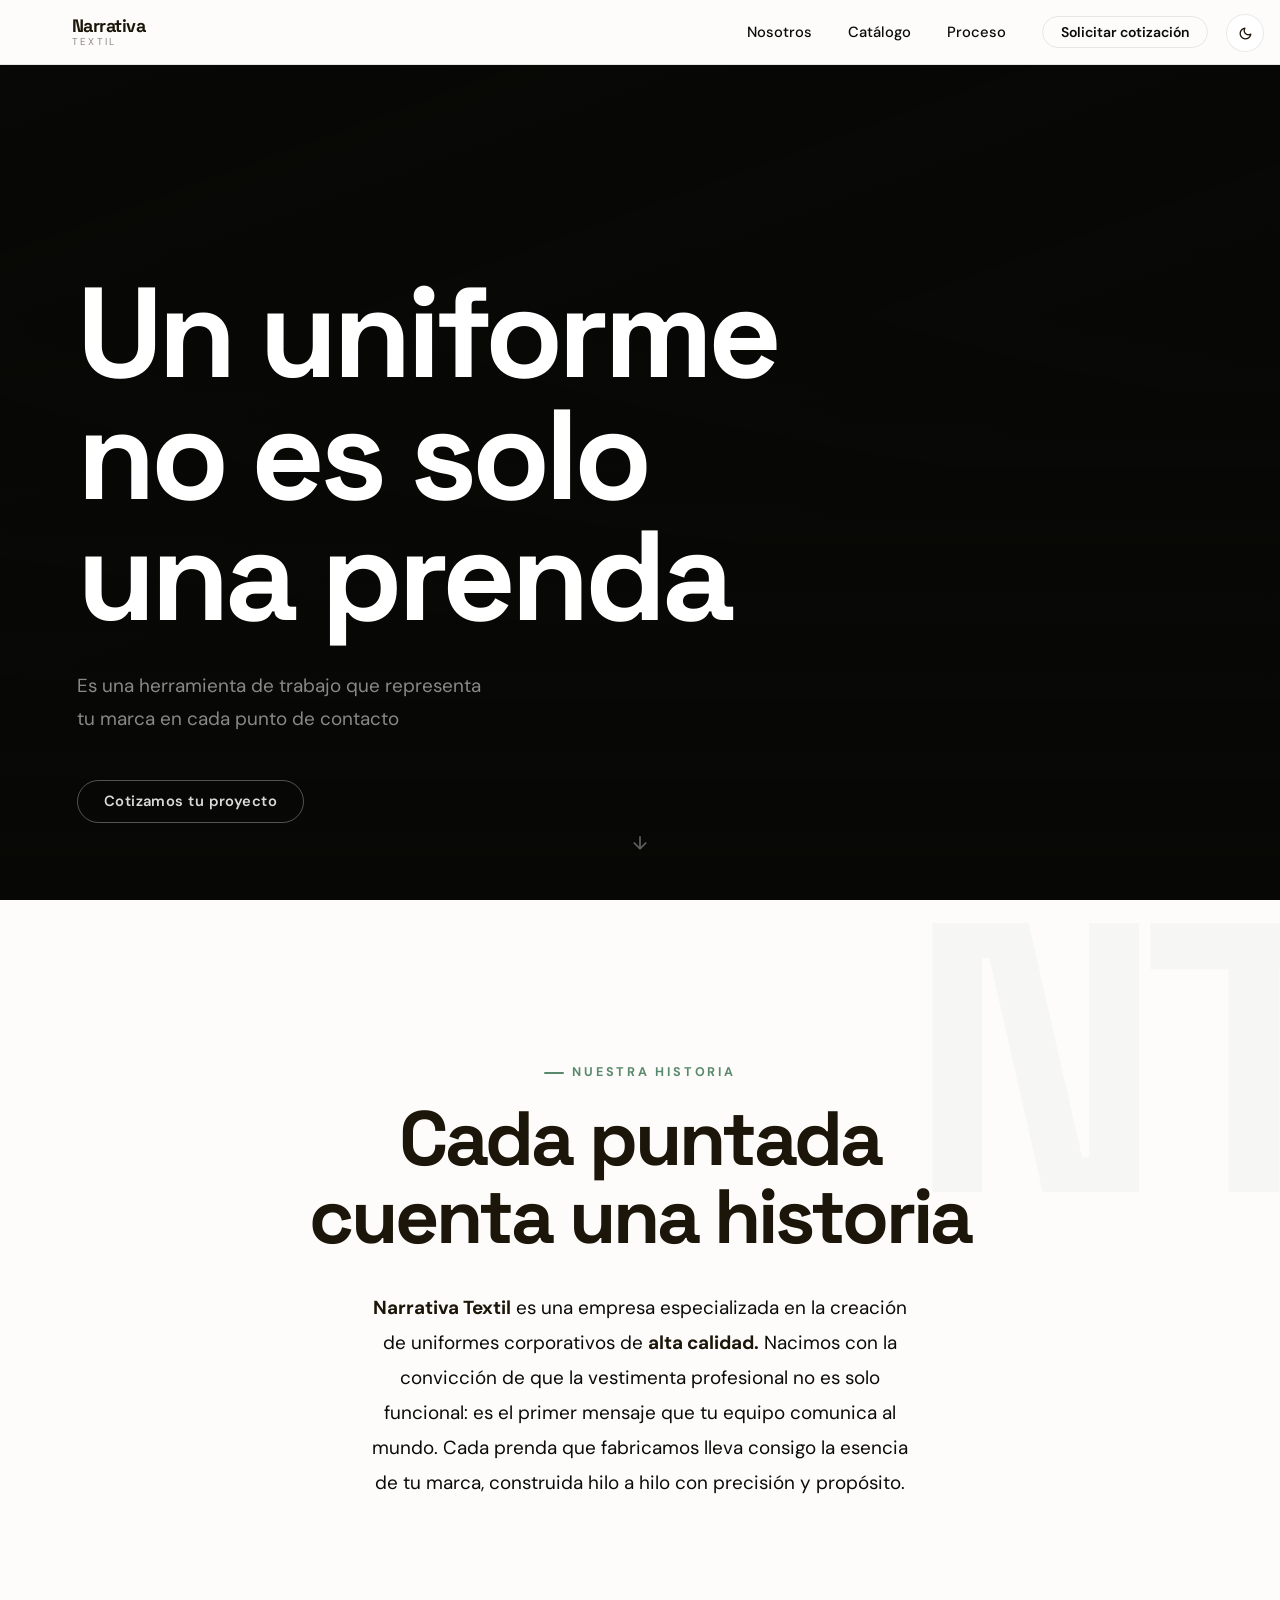
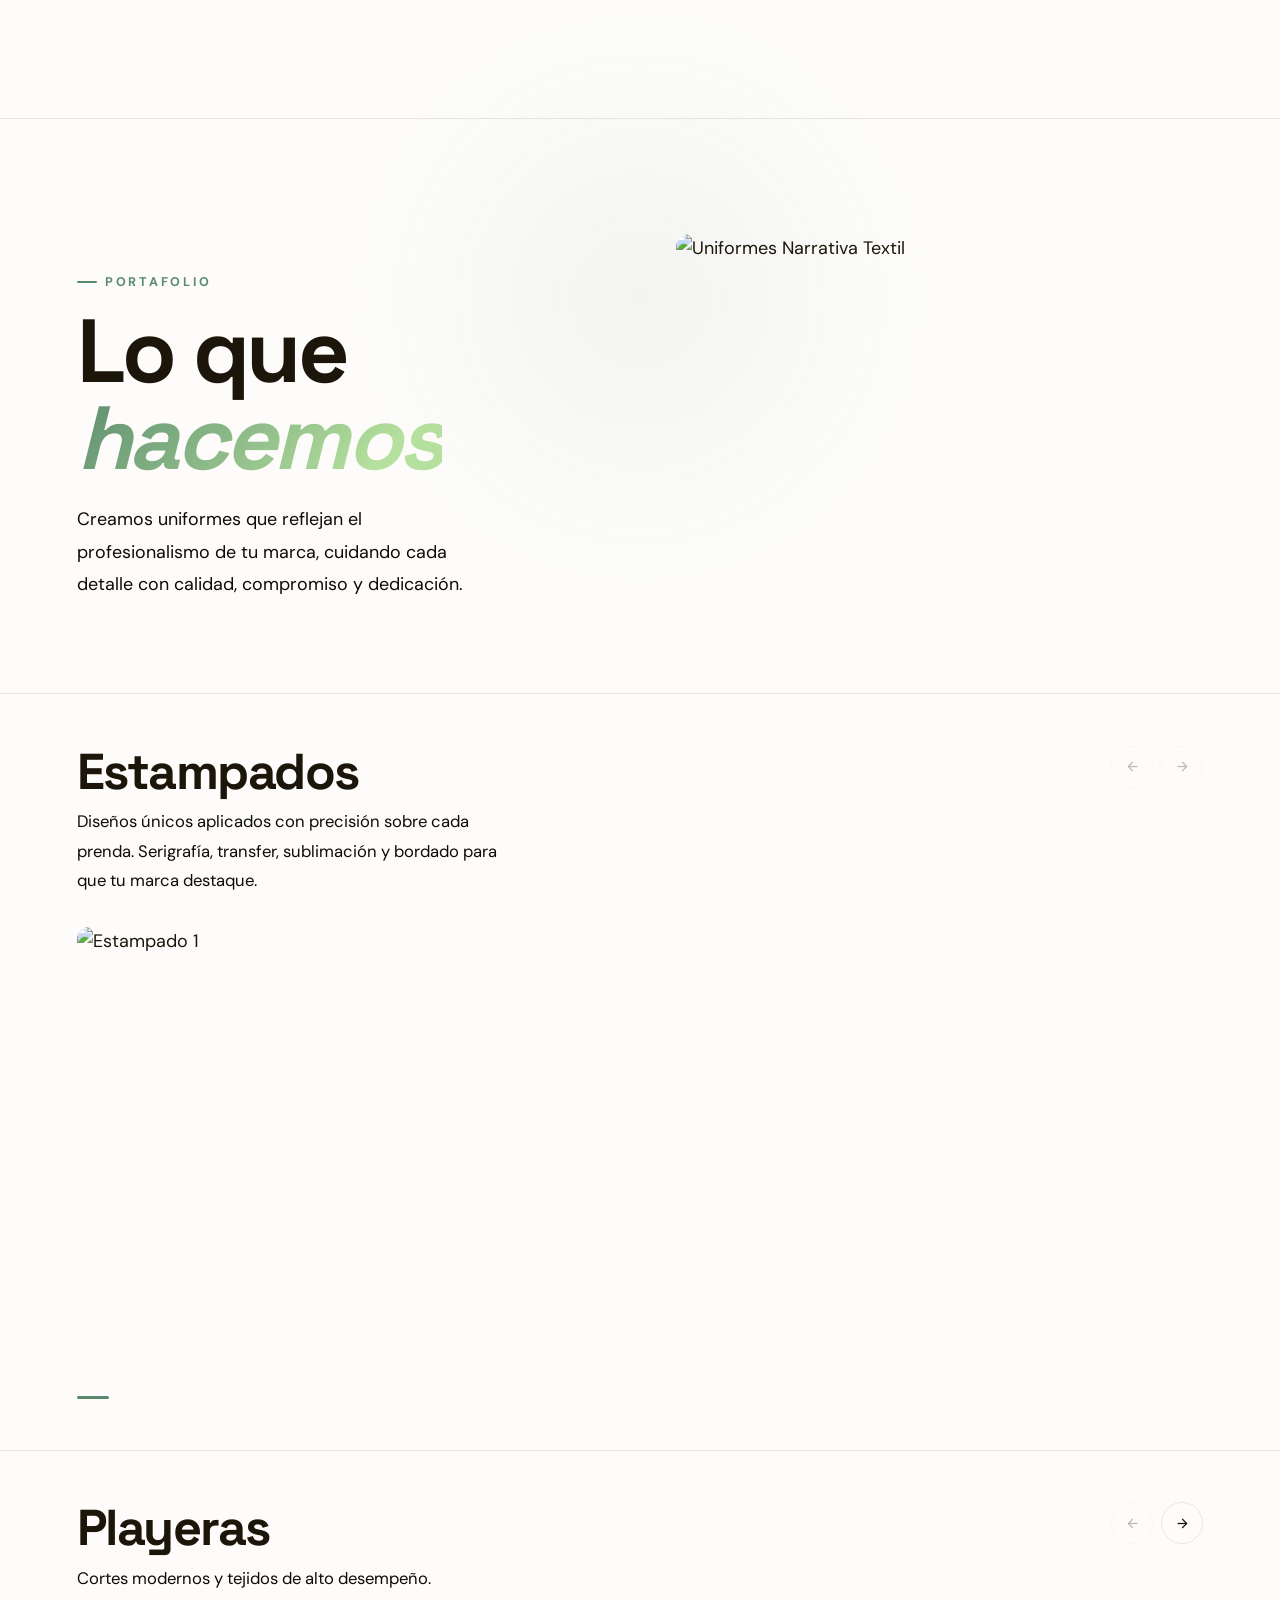
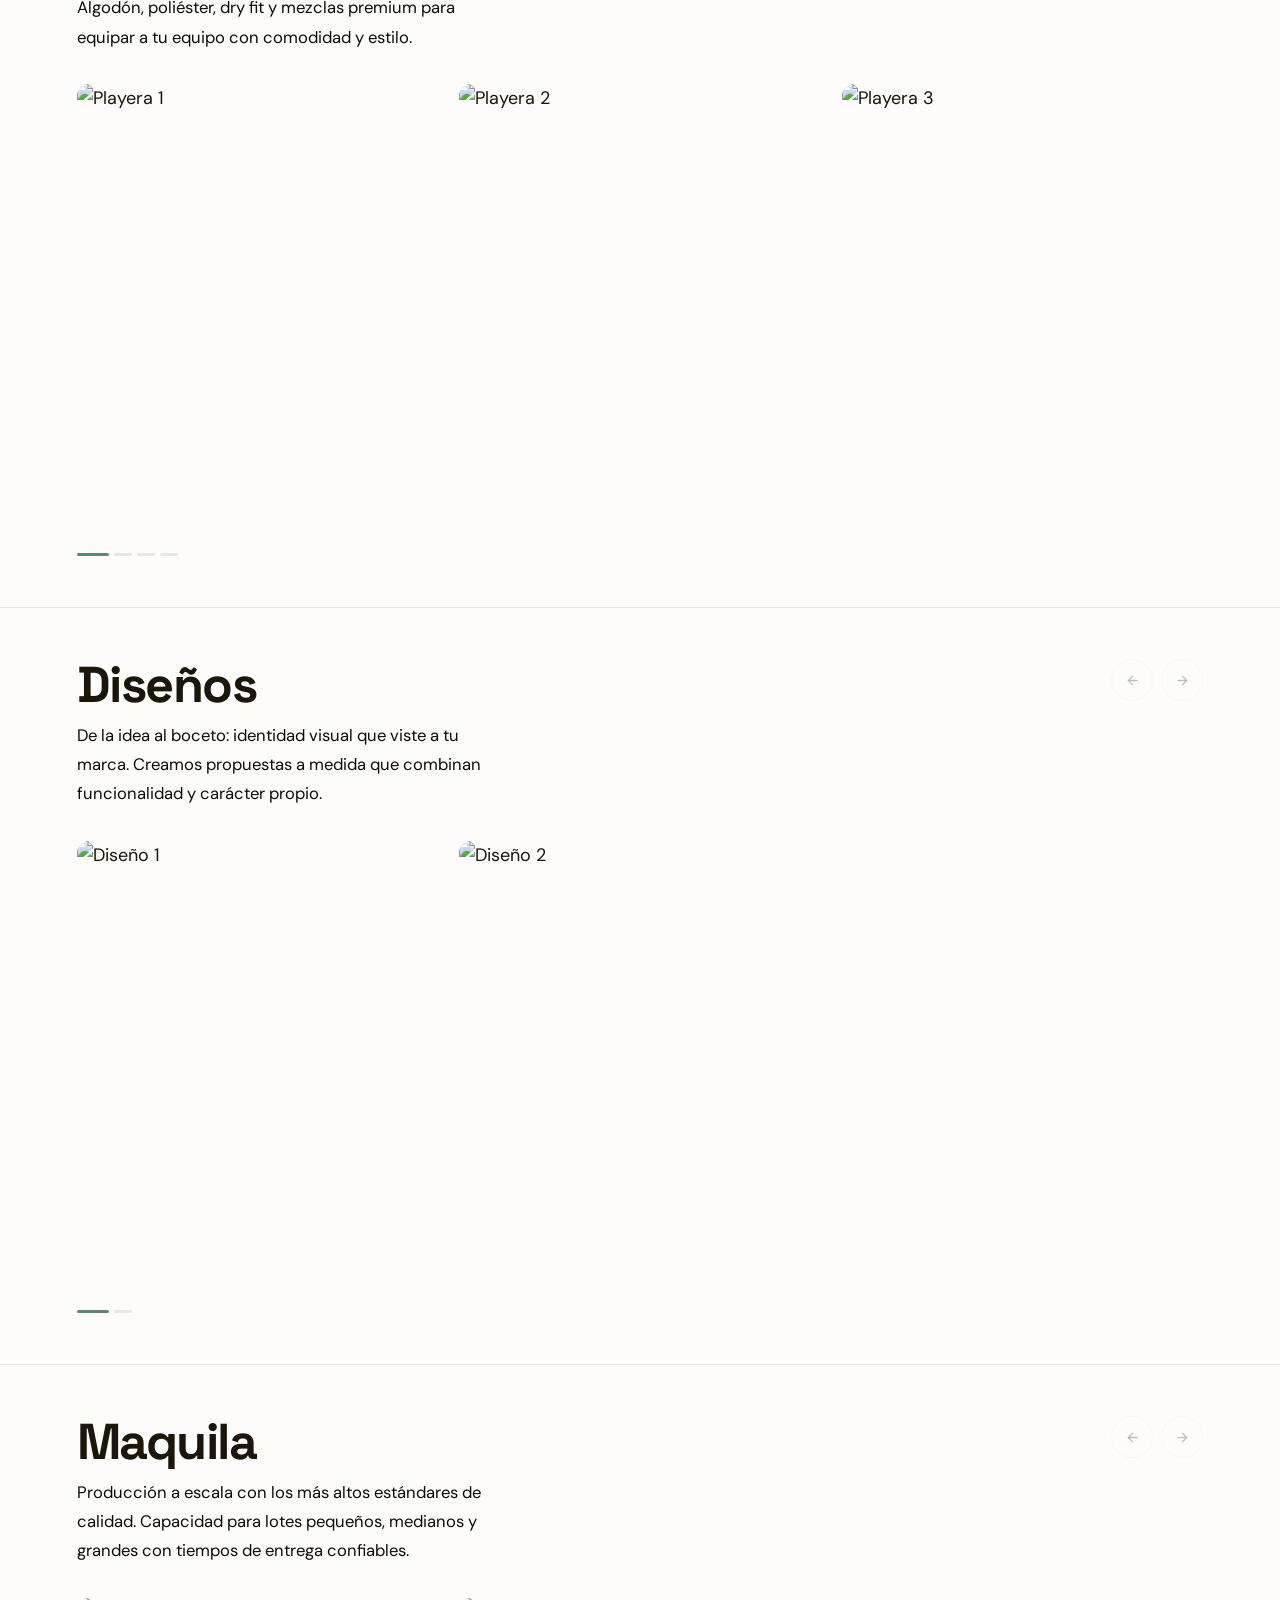
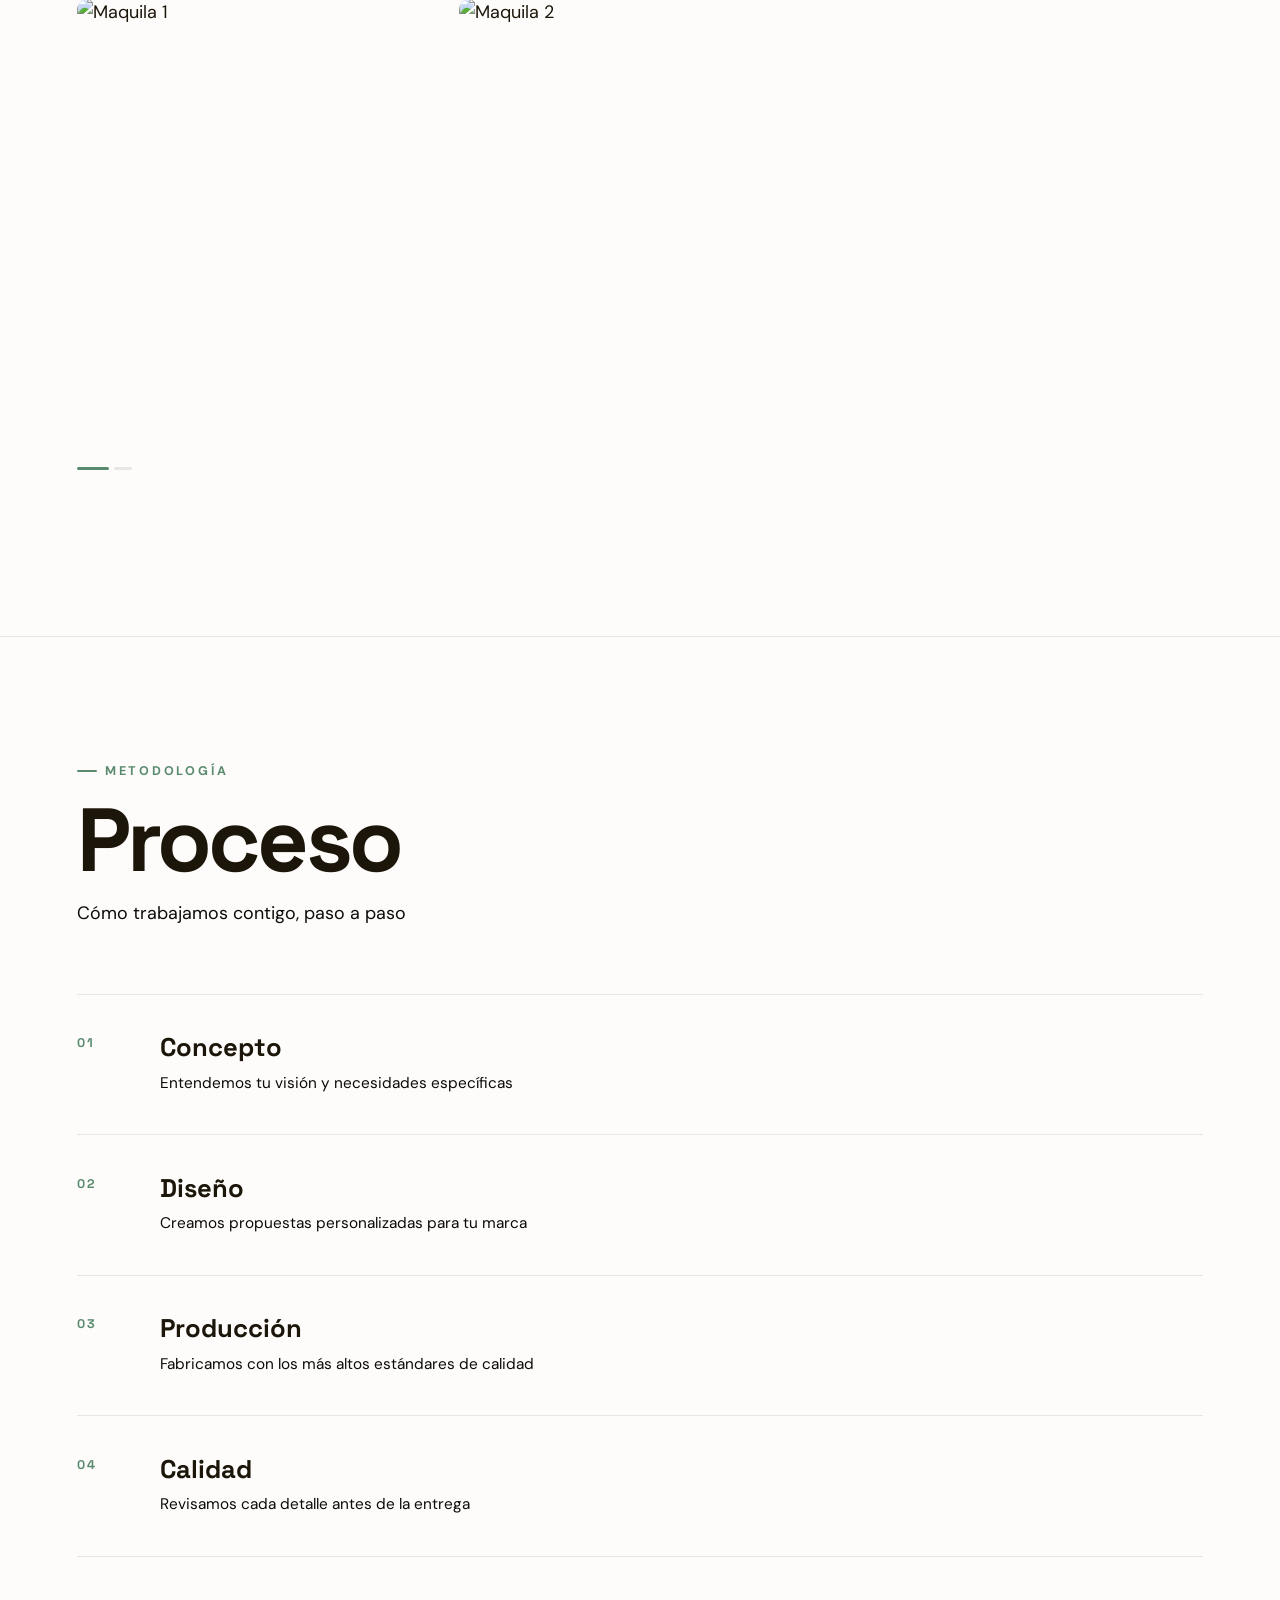
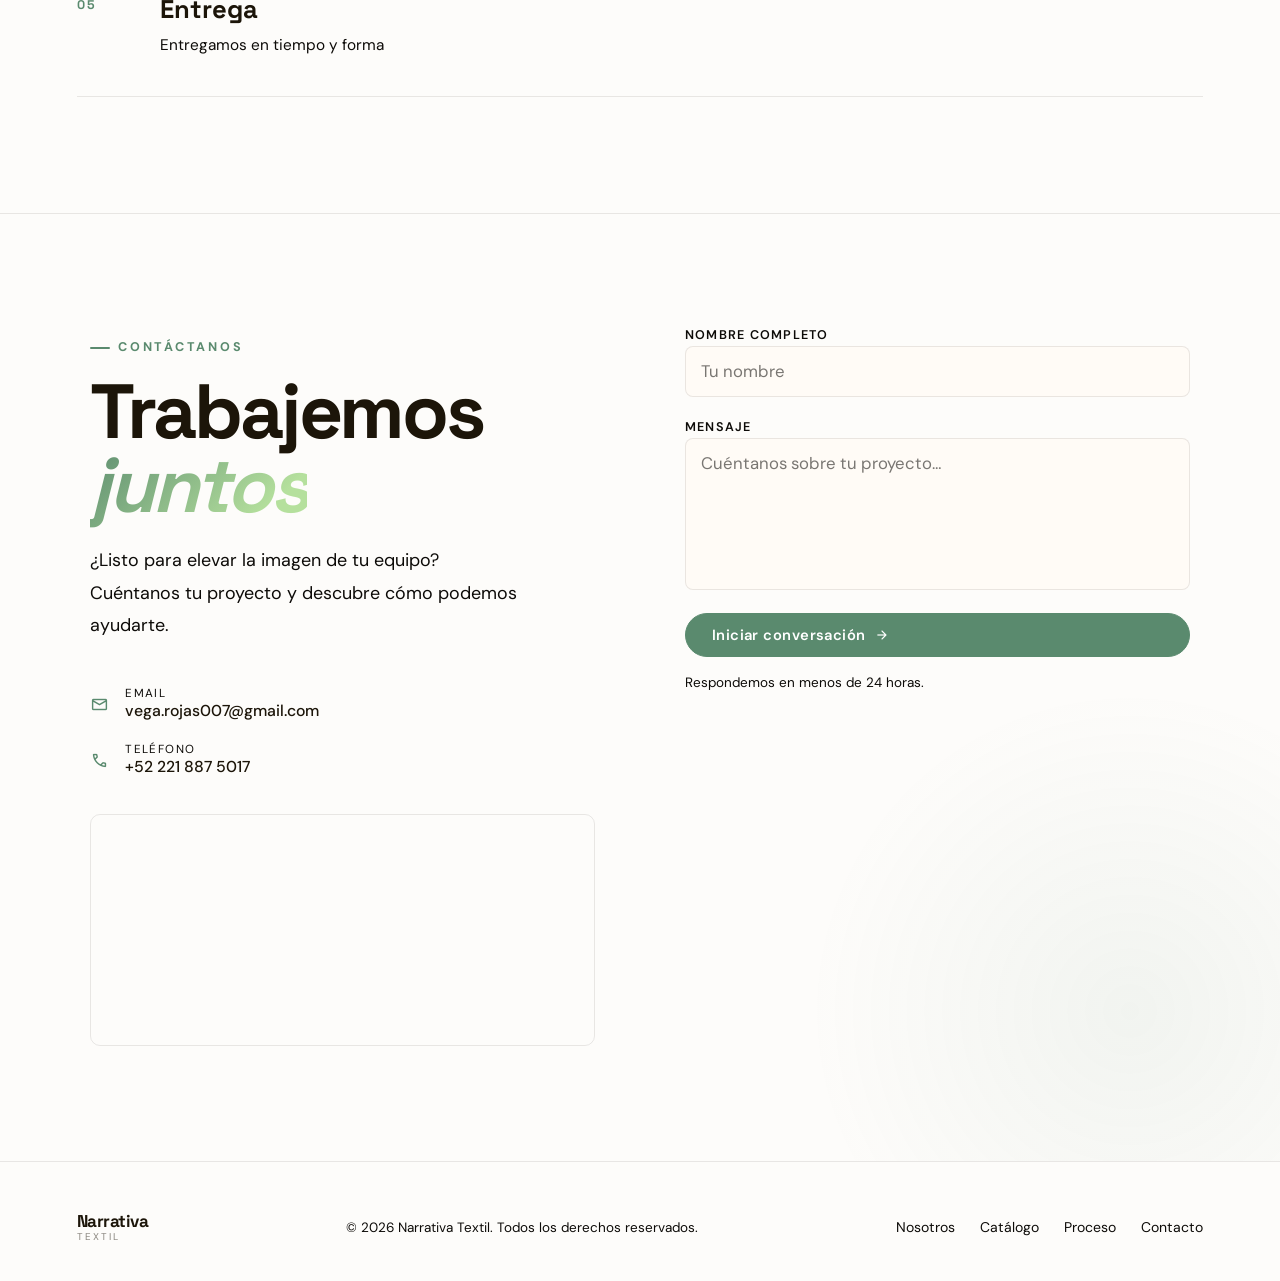
==== commit 3cb2b6f9: "Add files via upload" ====
--- a/index.html
+++ b/index.html
@@ -271,18 +271,18 @@
           <p class="contacto__body">¿Listo para elevar la imagen de tu equipo?<br>Cuéntanos tu proyecto y descubre cómo podemos ayudarte.</p>
 
           <div class="contacto__data">
-            <a href="mailto:>oscar_lora@outlook.com" class="contacto__data-item">
+            <a href="mailto:vega.rojas007@gmail.com" class="contacto__data-item">
               <span class="material-symbols-rounded">mail</span>
               <div>
                 <span class="contacto__data-label">Email</span>
-                <span class="contacto__data-value">contacto@narrativatextil.com</span>
+                <span class="contacto__data-value">vega.rojas007@gmail.com</span>
               </div>
             </a>
-            <a href="tel:+525512345678" class="contacto__data-item">
+            <a href="tel:+5212218875017" class="contacto__data-item">
               <span class="material-symbols-rounded">call</span>
               <div>
                 <span class="contacto__data-label">Teléfono</span>
-                <span class="contacto__data-value">+52 (55) 1234-5678</span>
+                <span class="contacto__data-value">+52 221 887 5017</span>
               </div>
             </a>
           </div>
